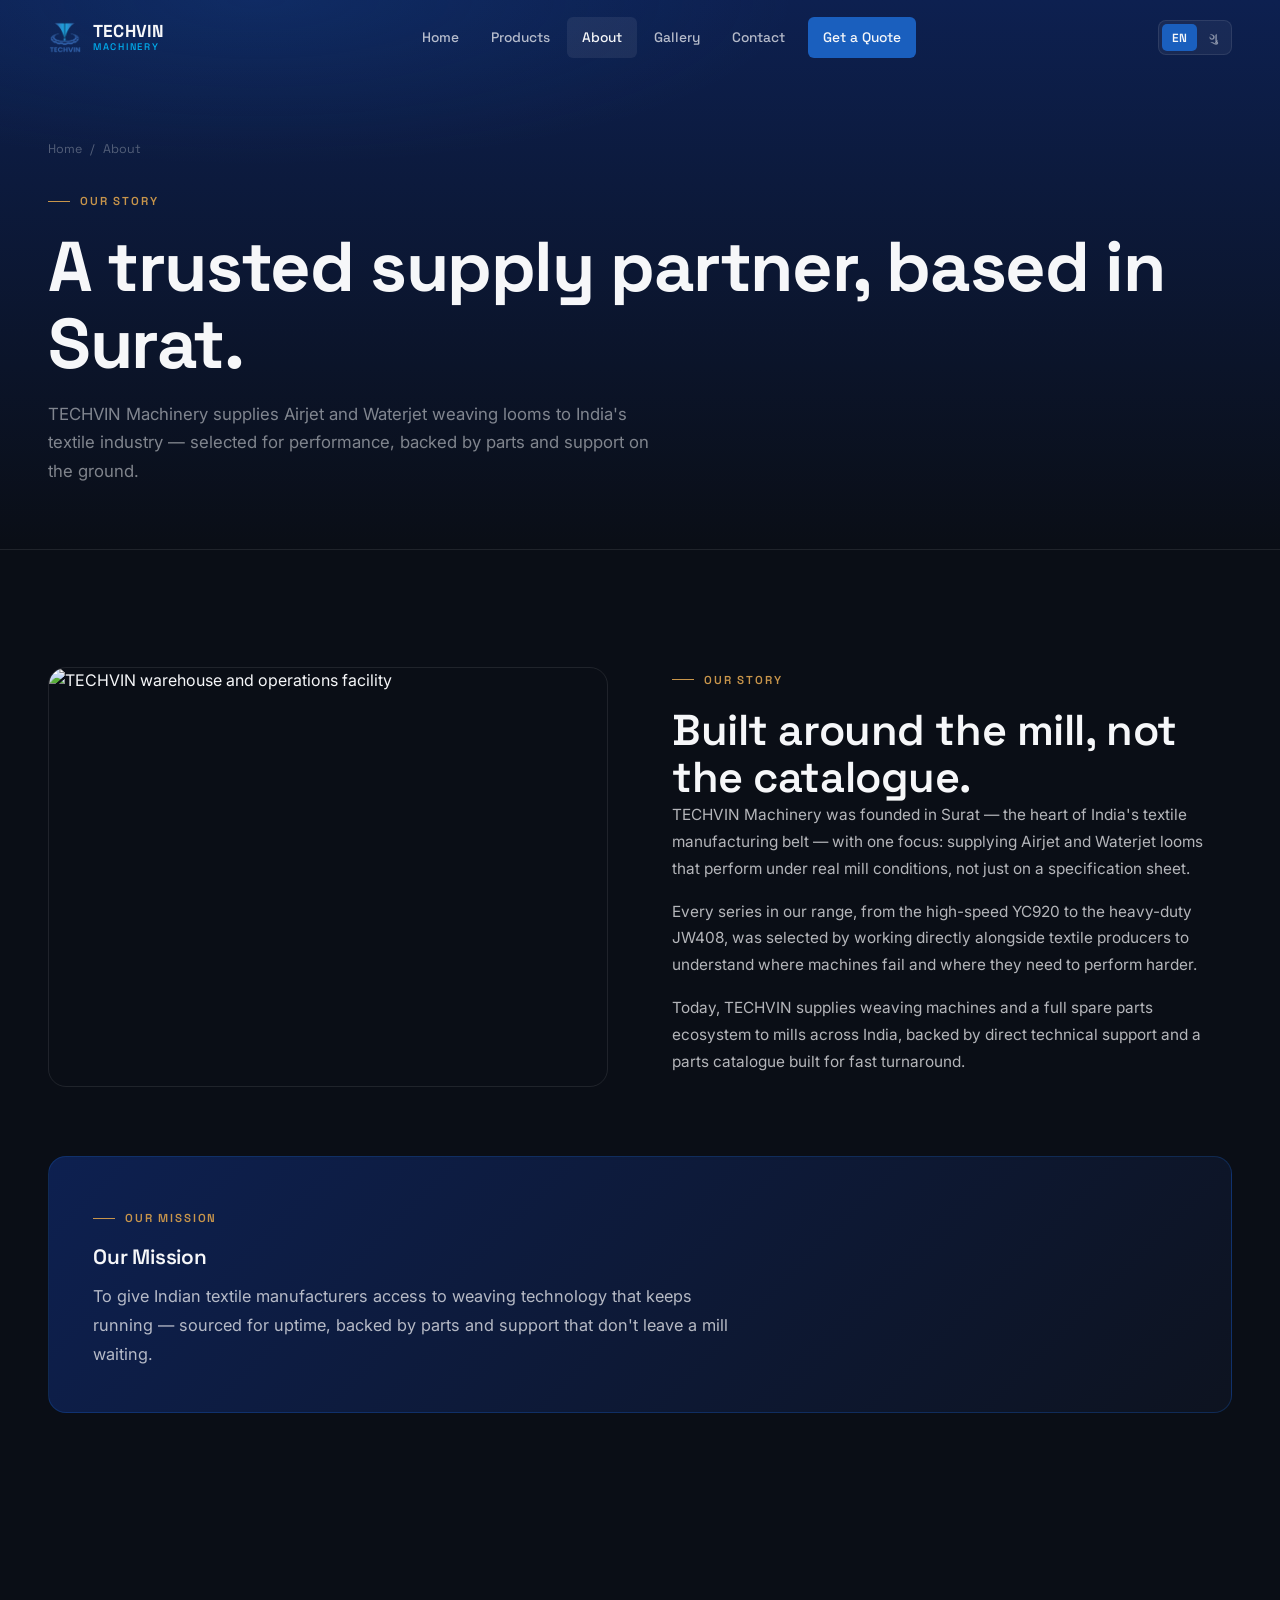
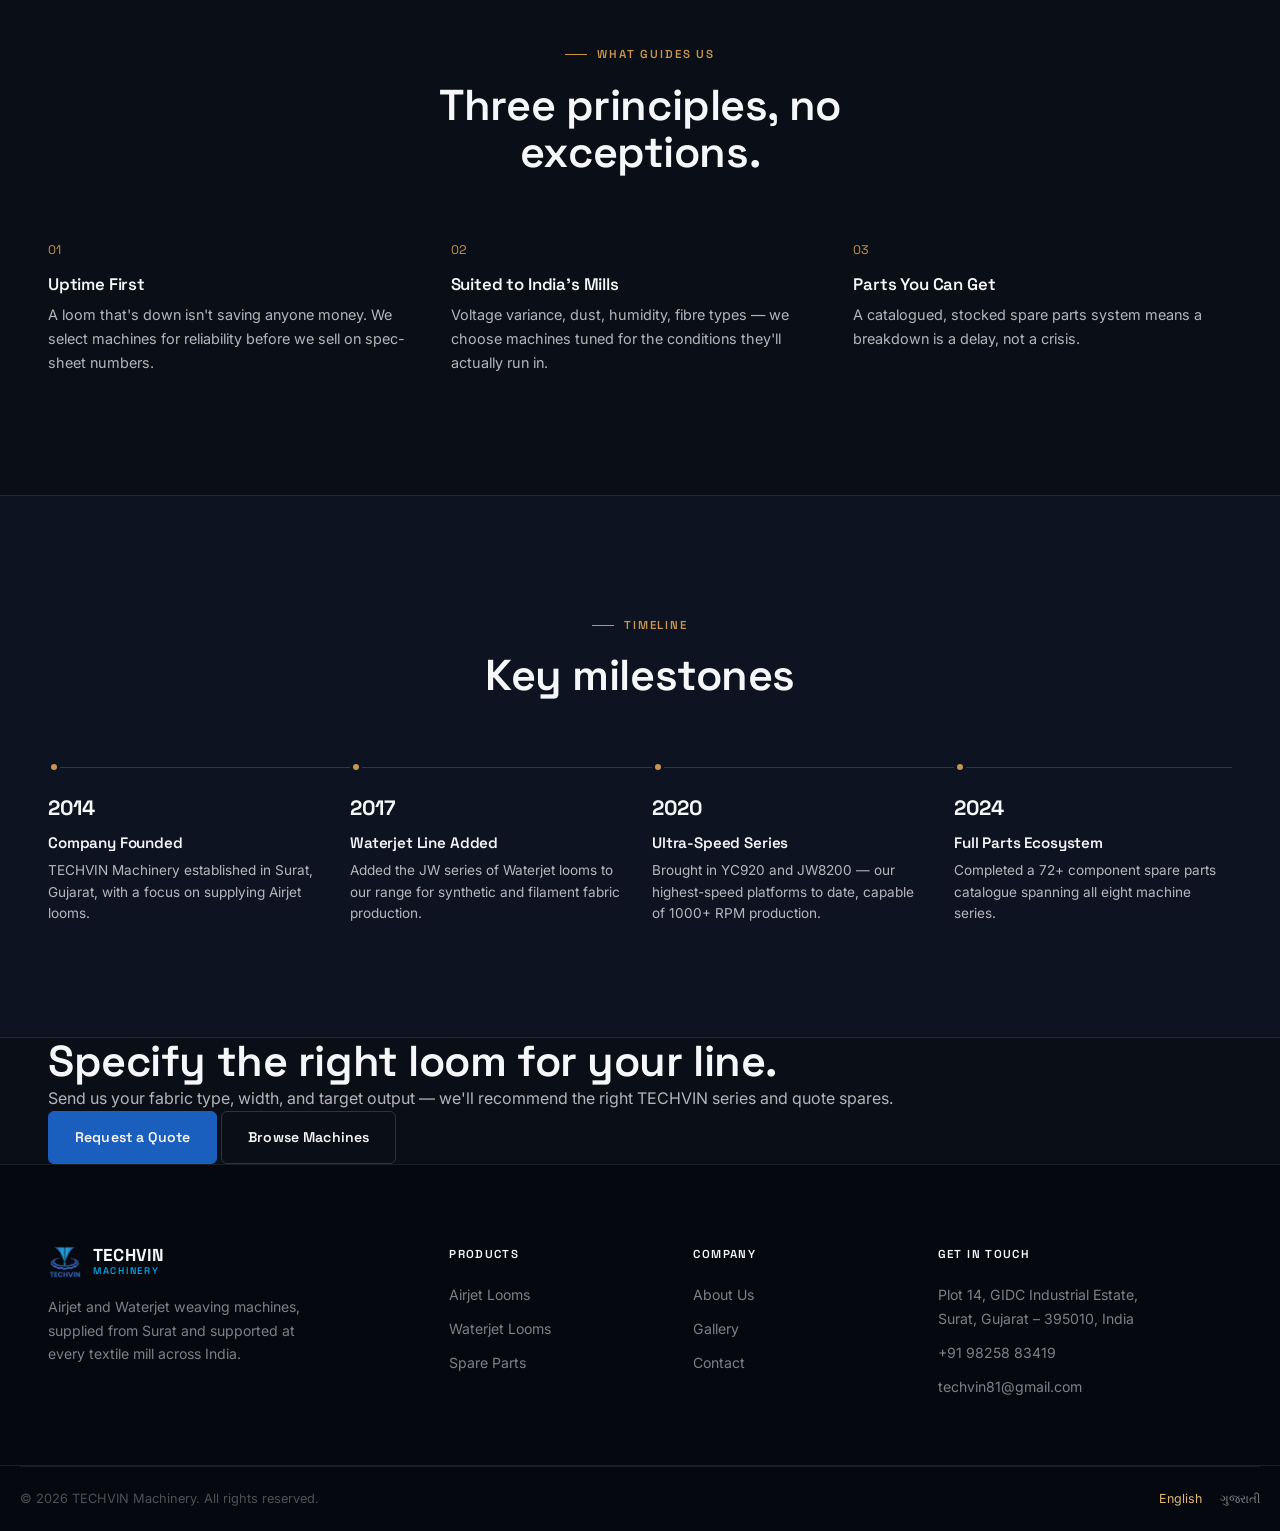
==== pages/about.html @ 34e2d1c4 "Initial website upload" ====
<!DOCTYPE html>
<html lang="en">
<head>
<meta charset="UTF-8" />
<meta name="viewport" content="width=device-width, initial-scale=1.0" />
<title>About Us — TECHVIN Machinery | Surat, Gujarat</title>
<meta name="description" content="TECHVIN Machinery supplies weaving looms to India's textile industry from Surat, Gujarat. Learn our story, mission, and milestones." />
<link rel="icon" href="../assets/favicon.png" />
<link rel="preconnect" href="https://fonts.googleapis.com">
<link rel="preconnect" href="https://fonts.gstatic.com" crossorigin>
<link href="https://fonts.googleapis.com/css2?family=Space+Grotesk:wght@500;600;700&family=Inter:wght@400;500;600&display=swap" rel="stylesheet">
<link rel="stylesheet" href="../css/base.css">
<link rel="stylesheet" href="../css/inner.css">
</head>
<body>
<a href="#main" class="skip-link">Skip to content</a>

<header class="nav" id="nav">
  <div class="nav-row">
    <a href="../index.html" class="brand">
      <img src="../assets/techvin-logo.png" alt="TECHVIN Machinery" class="brand-mark" />
      <span class="brand-text">
        <span class="brand-name" data-i18n="brand_name">TECHVIN</span>
        <span class="brand-sub" data-i18n="brand_sub">Machinery</span>
      </span>
    </a>
    <nav class="nav-links" id="navLinks">
      <a href="../index.html" class="nav-link" data-i18n="nav_home">Home</a>
      <a href="products.html" class="nav-link" data-i18n="nav_products">Products</a>
      <a href="about.html" class="nav-link is-active" data-i18n="nav_about">About</a>
      <a href="gallery.html" class="nav-link" data-i18n="nav_gallery">Gallery</a>
      <a href="contact.html" class="nav-link" data-i18n="nav_contact">Contact</a>
      <a href="contact.html" class="nav-link nav-cta" data-i18n="nav_quote">Get a Quote</a>
    </nav>
    <div class="nav-right">
      <div class="lang-switch">
        <button class="lang-btn" data-lang-btn="en">EN</button>
        <button class="lang-btn" data-lang-btn="gu">ગુ</button>
      </div>
      <button class="burger" id="burger" aria-label="Toggle menu" aria-controls="navLinks" aria-expanded="false">
        <span></span><span></span><span></span>
      </button>
    </div>
  </div>
</header>

<main id="main">

  <section class="page-head">
    <div class="page-head-bg"></div>
    <div class="wrap page-head-content">
      <div class="crumbs"><a href="../index.html" data-i18n="nav_home">Home</a><span>/</span><span data-i18n="about_crumb">About</span></div>
      <div class="eyebrow" data-i18n="story_eyebrow">Our Story</div>
      <h1 data-i18n="about_h1">Precision engineering, built in Surat.</h1>
      <p class="lede" data-i18n="about_lede">TECHVIN Machinery supplies Airjet and Waterjet weaving looms to India's textile industry — selected for performance, backed by parts and support on the ground.</p>
    </div>
  </section>

  <!-- ═══════ STORY ═══════ -->
  <section class="sect">
    <div class="wrap">
      <div class="about-intro-grid">
        <div class="about-media r-up">
          <img src="https://drive.google.com/thumbnail?id=1043oUEXdURj9Fn9xuI-YCwhOAOE_c0VK&sz=w900" alt="TECHVIN warehouse and operations facility" loading="lazy" />
        </div>
        <div class="about-copy r-up" data-d="1">
          <div class="eyebrow" data-i18n="story_eyebrow">Our Story</div>
          <h2 data-i18n="story_title">Built around the mill, not the catalogue.</h2>
          <p data-i18n="story_p1">TECHVIN Machinery was founded in Surat — the heart of India's textile manufacturing belt — with one focus: supplying Airjet and Waterjet looms that perform under real mill conditions, not just on a specification sheet.</p>
          <p data-i18n="story_p2">Every series in our range, from the high-speed YC920 to the heavy-duty JW408, was selected by working directly alongside textile producers to understand where machines fail and where they need to perform harder.</p>
          <p data-i18n="story_p3">Today, TECHVIN supplies weaving machines and a full spare parts ecosystem to mills across India, backed by direct technical support and a parts catalogue built for fast turnaround.</p>
        </div>
      </div>

      <div class="mission-block r-up">
        <div class="eyebrow" data-i18n="mission_h">Our Mission</div>
        <h3 data-i18n="mission_h">Our Mission</h3>
        <p data-i18n="mission_p">To give Indian textile manufacturers access to weaving technology that keeps running — sourced for uptime, backed by parts and support that don't leave a mill waiting.</p>
      </div>
    </div>
  </section>

  <!-- ═══════ VALUES ═══════ -->
  <section class="sect">
    <div class="wrap">
      <div class="section-head center r-up">
        <div class="eyebrow" data-i18n="values_eyebrow">What Guides Us</div>
        <h2 data-i18n="values_title">Three principles, no exceptions.</h2>
      </div>
      <div class="values-grid">
        <div class="value-card r-up">
          <span class="value-num">01</span>
          <h4 data-i18n="val1_h">Uptime First</h4>
          <p data-i18n="val1_p">A loom that's down isn't saving anyone money. We select machines for reliability before we sell on spec-sheet numbers.</p>
        </div>
        <div class="value-card r-up" data-d="1">
          <span class="value-num">02</span>
          <h4 data-i18n="val2_h">Suited to India's Mills</h4>
          <p data-i18n="val2_p">Voltage variance, dust, humidity, fibre types — our machines are tuned for the conditions they'll actually run in.</p>
        </div>
        <div class="value-card r-up" data-d="2">
          <span class="value-num">03</span>
          <h4 data-i18n="val3_h">Parts You Can Get</h4>
          <p data-i18n="val3_p">A catalogued, stocked spare parts system means a breakdown is a delay, not a crisis.</p>
        </div>
      </div>
    </div>
  </section>

  <!-- ═══════ TIMELINE ═══════ -->
  <section class="sect timeline-band">
    <div class="wrap">
      <div class="section-head center r-up">
        <div class="eyebrow" data-i18n="milestones_eyebrow">Timeline</div>
        <h2 data-i18n="milestones_title">Key milestones</h2>
      </div>
      <div class="timeline">
        <div class="tl-item r-up">
          <span class="tl-dot"></span>
          <div class="tl-year" data-i18n="ms1_year">2014</div>
          <h4 data-i18n="ms1_h">Company Founded</h4>
          <p data-i18n="ms1_p">TECHVIN Machinery established in Surat, Gujarat, with a focus on supplying Airjet looms.</p>
        </div>
        <div class="tl-item r-up" data-d="1">
          <span class="tl-dot"></span>
          <div class="tl-year" data-i18n="ms2_year">2017</div>
          <h4 data-i18n="ms2_h">Waterjet Line Added</h4>
          <p data-i18n="ms2_p">Added the JW series of Waterjet looms to our range for synthetic and filament fabric production.</p>
        </div>
        <div class="tl-item r-up" data-d="2">
          <span class="tl-dot"></span>
          <div class="tl-year" data-i18n="ms3_year">2020</div>
          <h4 data-i18n="ms3_h">Ultra-Speed Series</h4>
          <p data-i18n="ms3_p">Brought in YC920 and JW8200 — our highest-speed platforms to date, capable of 1000+ RPM production.</p>
        </div>
        <div class="tl-item r-up" data-d="3">
          <span class="tl-dot"></span>
          <div class="tl-year" data-i18n="ms4_year">2024</div>
          <h4 data-i18n="ms4_h">Full Parts Ecosystem</h4>
          <p data-i18n="ms4_p">Completed a 72+ component spare parts catalogue spanning all eight machine series.</p>
        </div>
      </div>
    </div>
  </section>

  <!-- ═══════ CTA BAND ═══════ -->
  <section class="cta-band">
    <div class="wrap">
      <div class="cta-band-row">
        <div class="r-up">
          <h2 data-i18n="cta_band_h">Specify the right loom for your line.</h2>
          <p data-i18n="cta_band_p">Send us your fabric type, width, and target output — we'll recommend the right TECHVIN series and quote spares.</p>
        </div>
        <div class="cta-band-actions r-up" data-d="1">
          <a href="contact.html" class="btn btn-primary" data-i18n="cta_band_btn1">Request a Quote</a>
          <a href="products.html" class="btn btn-ghost" data-i18n="cta_band_btn2">Browse Machines</a>
        </div>
      </div>
    </div>
  </section>

</main>

<footer class="footer">
  <div class="wrap footer-grid">
    <div class="footer-brand">
      <a href="../index.html" class="brand">
        <img src="../assets/techvin-logo.png" alt="TECHVIN Machinery" class="brand-mark" />
        <span class="brand-text">
          <span class="brand-name" data-i18n="brand_name">TECHVIN</span>
          <span class="brand-sub" data-i18n="brand_sub">Machinery</span>
        </span>
      </a>
      <p class="footer-tag" data-i18n="footer_tagline">Airjet and Waterjet weaving machines, supplied from Surat and supported at every textile mill across India.</p>
    </div>
    <div class="footer-col">
      <h5 data-i18n="footer_col_products">Products</h5>
      <a href="products.html#airjet" data-i18n="footer_link_airjet">Airjet Looms</a>
      <a href="products.html#waterjet" data-i18n="footer_link_waterjet">Waterjet Looms</a>
      <a href="products.html#spares" data-i18n="footer_link_spares">Spare Parts</a>
    </div>
    <div class="footer-col">
      <h5 data-i18n="footer_col_company">Company</h5>
      <a href="about.html" data-i18n="footer_link_about">About Us</a>
      <a href="gallery.html" data-i18n="footer_link_gallery">Gallery</a>
      <a href="contact.html" data-i18n="footer_link_contact">Contact</a>
    </div>
    <div class="footer-col">
      <h5 data-i18n="footer_col_contact">Get In Touch</h5>
      <p data-i18n="footer_addr">Plot 14, GIDC Industrial Estate,<br>Surat, Gujarat – 395010, India</p>
      <a href="tel:+919825883419">+91 98258 83419</a>
      <a href="mailto:techvin81@gmail.com">techvin81@gmail.com</a>
    </div>
  </div>
  <div class="divider"></div>
  <div class="wrap footer-bottom">
    <div class="footer-bottom-row">
      <span data-i18n="footer_copyright">© 2026 TECHVIN Machinery. All rights reserved.</span>
      <div class="footer-langs">
        <button data-lang-btn="en">English</button>
        <button data-lang-btn="gu">ગુજરાતી</button>
      </div>
    </div>
  </div>
</footer>

<script src="../js/i18n.js"></script>
<script src="../js/main.js"></script>
</body>
</html>
---- css/base.css ----
/* ════════════════════════════════════════════════════════════
   TECHVIN MACHINERY — DESIGN TOKENS & BASE
   ════════════════════════════════════════════════════════════ */

:root {
  /* Surfaces */
  --ink: #0A0E16;
  --ink-2: #0D1320;
  --steel: #141B28;
  --steel-2: #1B2433;
  --line: rgba(246,247,249,0.09);
  --line-strong: rgba(246,247,249,0.16);

  /* Text */
  --paper: #F6F7F9;
  --paper-70: rgba(246,247,249,0.72);
  --paper-50: rgba(246,247,249,0.50);
  --paper-30: rgba(246,247,249,0.30);

  /* Brand */
  --blue: #1A5FBE;
  --blue-2: #2272DD;
  --cyan: #00AEEF;
  --navy-deep: #0D2050;
  --brass: #C8954B;
  --brass-light: #E0B873;

  /* Semantic */
  --success: #2BC48A;
  --danger: #E0556B;

  /* Type */
  --f-display: 'Space Grotesk', sans-serif;
  --f-body: 'Inter', sans-serif;

  /* Geometry */
  --r-sm: 6px;
  --r: 10px;
  --r-lg: 18px;
  --nav-h: 76px;
  --ease: cubic-bezier(0.16, 1, 0.3, 1);
}

/* ─── RESET ─── */
*, *::before, *::after { box-sizing: border-box; margin: 0; padding: 0; }
html { scroll-behavior: smooth; }
body {
  background: var(--ink);
  color: var(--paper);
  font-family: var(--f-body);
  font-size: 16px;
  line-height: 1.6;
  -webkit-font-smoothing: antialiased;
  overflow-x: hidden;
}
img, svg { display: block; max-width: 100%; }
a { color: inherit; text-decoration: none; }
button { font-family: inherit; border: none; background: none; cursor: pointer; }
ul, ol { list-style: none; }
table { border-collapse: collapse; width: 100%; }

::selection { background: var(--blue); color: var(--paper); }

:focus-visible {
  outline: 2px solid var(--cyan);
  outline-offset: 3px;
  border-radius: 2px;
}

/* ─── LAYOUT ─── */
.wrap {
  max-width: 1240px;
  margin: 0 auto;
  padding: 0 28px;
}
.sect { padding: 112px 0; }
.sect-tight { padding: 72px 0; }

@media (max-width: 768px) {
  .sect { padding: 72px 0; }
  .sect-tight { padding: 48px 0; }
  .wrap { padding: 0 20px; }
}

/* ─── TYPE SCALE ─── */
h1, h2, h3, h4 {
  font-family: var(--f-display);
  font-weight: 600;
  line-height: 1.1;
  letter-spacing: -0.01em;
  color: var(--paper);
}
h1 { font-size: clamp(2.4rem, 5.5vw, 4.6rem); font-weight: 700; letter-spacing: -0.02em; }
h2 { font-size: clamp(1.9rem, 3.4vw, 2.7rem); }
h3 { font-size: clamp(1.25rem, 2vw, 1.5rem); }
h4 { font-size: 1.05rem; font-weight: 600; }
p { color: var(--paper-70); }

.eyebrow {
  display: inline-flex;
  align-items: center;
  gap: 10px;
  font-family: var(--f-display);
  font-size: 0.72rem;
  font-weight: 600;
  letter-spacing: 0.16em;
  text-transform: uppercase;
  color: var(--brass);
  margin-bottom: 18px;
}
.eyebrow::before {
  content: '';
  width: 22px; height: 1px;
  background: var(--brass);
}
.lede {
  color: var(--paper-50);
  font-size: 1.05rem;
  line-height: 1.7;
  max-width: 580px;
}
.mono-tag {
  font-family: var(--f-display);
  font-size: 0.7rem;
  letter-spacing: 0.06em;
  color: var(--paper-50);
}

/* ─── BUTTONS ─── */
.btn {
  display: inline-flex;
  align-items: center;
  justify-content: center;
  gap: 8px;
  padding: 14px 26px;
  border-radius: var(--r-sm);
  font-family: var(--f-display);
  font-size: 0.88rem;
  font-weight: 600;
  letter-spacing: 0.01em;
  transition: transform 0.25s var(--ease), box-shadow 0.25s var(--ease), background 0.25s var(--ease), border-color 0.25s var(--ease);
  white-space: nowrap;
}
.btn-primary {
  background: var(--blue);
  color: var(--paper);
  border: 1px solid var(--blue);
}
.btn-primary:hover {
  background: var(--blue-2);
  box-shadow: 0 10px 28px rgba(26,95,190,0.35);
  transform: translateY(-2px);
}
.btn-ghost {
  background: transparent;
  color: var(--paper);
  border: 1px solid var(--line-strong);
}
.btn-ghost:hover {
  border-color: var(--paper-50);
  background: rgba(246,247,249,0.04);
  transform: translateY(-2px);
}
.btn-brass {
  background: transparent;
  color: var(--brass-light);
  border: 1px solid rgba(200,149,75,0.45);
}
.btn-brass:hover {
  background: rgba(200,149,75,0.1);
  border-color: var(--brass-light);
  transform: translateY(-2px);
}
.btn-block { width: 100%; }
.btn[disabled] { opacity: 0.5; cursor: not-allowed; transform: none !important; }

/* ─── NAVBAR ─── */
.nav {
  position: fixed;
  top: 0; left: 0; right: 0;
  z-index: 1000;
  height: var(--nav-h);
  transition: background 0.3s var(--ease), border-color 0.3s var(--ease);
  border-bottom: 1px solid transparent;
}
.nav.is-scrolled {
  background: rgba(10,14,22,0.88);
  backdrop-filter: blur(18px);
  -webkit-backdrop-filter: blur(18px);
  border-bottom-color: var(--line);
}
.nav-row {
  max-width: 1240px;
  margin: 0 auto;
  padding: 0 28px;
  height: 100%;
  display: flex;
  align-items: center;
  justify-content: space-between;
  gap: 24px;
}
.brand { display: flex; align-items: center; gap: 11px; flex-shrink: 0; }
.brand-mark { width: 34px; height: 34px; flex-shrink: 0; object-fit: contain; }
.brand-text { display: flex; flex-direction: column; line-height: 1; }
.brand-name {
  font-family: var(--f-display);
  font-size: 1.08rem;
  font-weight: 700;
  letter-spacing: 0.01em;
}
.brand-sub {
  font-family: var(--f-display);
  font-size: 0.6rem;
  font-weight: 500;
  color: var(--cyan);
  text-transform: uppercase;
  letter-spacing: 0.18em;
  margin-top: 3px;
}
.nav-links {
  display: flex;
  align-items: center;
  gap: 2px;
}
.nav-link {
  font-family: var(--f-display);
  font-size: 0.86rem;
  font-weight: 500;
  color: var(--paper-70);
  padding: 9px 15px;
  border-radius: var(--r-sm);
  transition: color 0.2s, background 0.2s;
}
.nav-link:hover { color: var(--paper); background: rgba(246,247,249,0.05); }
.nav-link.is-active { color: var(--paper); background: rgba(246,247,249,0.07); }
.nav-cta {
  background: var(--blue);
  color: var(--paper) !important;
  margin-left: 6px;
}
.nav-cta:hover { background: var(--blue-2); }
.nav-right { display: flex; align-items: center; gap: 14px; }

.lang-switch {
  display: flex;
  background: rgba(246,247,249,0.05);
  border: 1px solid var(--line);
  border-radius: 8px;
  padding: 3px;
  gap: 2px;
}
.lang-btn {
  font-family: var(--f-display);
  font-size: 0.74rem;
  font-weight: 600;
  color: var(--paper-50);
  padding: 6px 10px;
  border-radius: 5px;
  transition: background 0.2s, color 0.2s;
}
.lang-btn:hover { color: var(--paper); }
.lang-btn.is-active { background: var(--blue); color: var(--paper); }

.burger {
  display: none;
  flex-direction: column;
  justify-content: center;
  gap: 5px;
  width: 36px; height: 36px;
}
.burger span {
  width: 22px; height: 1.5px;
  background: var(--paper);
  transition: transform 0.3s var(--ease), opacity 0.3s var(--ease);
}
.burger.is-open span:nth-child(1) { transform: translateY(6.5px) rotate(45deg); }
.burger.is-open span:nth-child(2) { opacity: 0; }
.burger.is-open span:nth-child(3) { transform: translateY(-6.5px) rotate(-45deg); }

@media (max-width: 920px) {
  .nav-links {
    position: fixed;
    top: var(--nav-h); left: 0; right: 0; bottom: 0;
    background: rgba(10,14,22,0.98);
    backdrop-filter: blur(20px);
    flex-direction: column;
    justify-content: center;
    gap: 6px;
    transform: translateX(100%);
    transition: transform 0.35s var(--ease);
  }
  .nav-links.is-open { transform: translateX(0); }
  .nav-link { font-size: 1.3rem; padding: 16px 32px; }
  .nav-cta { margin: 14px 0 0; }
  .burger { display: flex; }
}

/* ─── FOOTER ─── */
.footer {
  background: #060810;
  border-top: 1px solid var(--line);
  padding-top: 80px;
}
.footer-grid {
  display: grid;
  grid-template-columns: 1.8fr 1fr 1fr 1.5fr;
  gap: 48px;
  padding-bottom: 56px;
}
.footer-tag { color: var(--paper-50); font-size: 0.88rem; line-height: 1.7; max-width: 280px; margin-top: 16px; }
.footer-col h5 {
  font-family: var(--f-display);
  font-size: 0.72rem;
  font-weight: 600;
  text-transform: uppercase;
  letter-spacing: 0.12em;
  color: var(--paper);
  margin-bottom: 20px;
}
.footer-col a, .footer-col p {
  display: block;
  color: var(--paper-50);
  font-size: 0.88rem;
  line-height: 1.7;
  margin-bottom: 10px;
  transition: color 0.2s;
}
.footer-col a:hover { color: var(--cyan); }
.footer-bottom { border-top: 1px solid var(--line); padding: 22px 0; }
.footer-bottom-row {
  display: flex;
  align-items: center;
  justify-content: space-between;
  gap: 16px;
  flex-wrap: wrap;
}
.footer-bottom-row span { color: var(--paper-30); font-size: 0.8rem; }
.footer-langs { display: flex; gap: 18px; }
.footer-langs button { font-size: 0.78rem; color: var(--paper-50); transition: color 0.2s; }
.footer-langs button:hover, .footer-langs button.is-active { color: var(--brass-light); }

@media (max-width: 980px) {
  .footer-grid { grid-template-columns: 1fr 1fr; }
}
@media (max-width: 600px) {
  .footer-grid { grid-template-columns: 1fr; gap: 36px; }
  .footer-bottom-row { flex-direction: column; text-align: center; }
}

/* ─── REVEAL ANIMATIONS ─── */
.r-up {
  opacity: 0;
  transform: translateY(28px);
  transition: opacity 0.7s var(--ease), transform 0.7s var(--ease);
}
.r-up.in-view { opacity: 1; transform: translateY(0); }
.r-up[data-d="1"] { transition-delay: 0.08s; }
.r-up[data-d="2"] { transition-delay: 0.16s; }
.r-up[data-d="3"] { transition-delay: 0.24s; }
.r-up[data-d="4"] { transition-delay: 0.32s; }
.r-up[data-d="5"] { transition-delay: 0.40s; }

@media (prefers-reduced-motion: reduce) {
  .r-up { opacity: 1 !important; transform: none !important; transition: none !important; }
  *, *::before, *::after { animation-duration: 0.01ms !important; animation-iteration-count: 1 !important; }
}

/* ─── PAGE HEADER (inner pages) ─── */
.page-head {
  padding: calc(var(--nav-h) + 64px) 0 64px;
  position: relative;
  border-bottom: 1px solid var(--line);
  overflow: hidden;
}
.page-head-bg {
  position: absolute; inset: 0;
  background:
    radial-gradient(ellipse 70% 50% at 20% 0%, rgba(26,95,190,0.18) 0%, transparent 60%),
    linear-gradient(180deg, var(--navy-deep) 0%, var(--ink) 100%);
  z-index: 0;
}
.page-head-content { position: relative; z-index: 1; }
.page-head .eyebrow { justify-content: flex-start; }
.page-head h1 { margin-bottom: 16px; }
.page-head .lede { max-width: 620px; }
.crumbs {
  display: flex;
  align-items: center;
  gap: 8px;
  font-family: var(--f-display);
  font-size: 0.78rem;
  color: var(--paper-30);
  margin-bottom: 24px;
}
.crumbs a { transition: color 0.2s; }
.crumbs a:hover { color: var(--cyan); }

/* ─── SHARED UTILITIES ─── */
.section-head { margin-bottom: 56px; max-width: 640px; }
.section-head.center { margin-left: auto; margin-right: auto; text-align: center; }
.section-head.center .eyebrow { justify-content: center; }
.section-head.center .lede { margin: 0 auto; }

.divider {
  height: 1px;
  background: var(--line);
  border: none;
  margin: 0;
}

.tag-pill {
  display: inline-flex;
  align-items: center;
  font-family: var(--f-display);
  font-size: 0.7rem;
  font-weight: 600;
  letter-spacing: 0.08em;
  text-transform: uppercase;
  padding: 5px 12px;
  border-radius: 100px;
  background: rgba(0,174,239,0.1);
  border: 1px solid rgba(0,174,239,0.3);
  color: var(--cyan);
}
.tag-pill.brass { background: rgba(200,149,75,0.1); border-color: rgba(200,149,75,0.35); color: var(--brass-light); }

/* Skip link */
.skip-link {
  position: absolute;
  left: -999px;
  top: 0;
  background: var(--blue);
  color: var(--paper);
  padding: 10px 16px;
  z-index: 2000;
  font-family: var(--f-display);
  font-size: 0.85rem;
}
.skip-link:focus { left: 12px; top: 12px; }
---- css/inner.css ----
/* ════════════════════════════════════════════════════════════
   INNER PAGES — Products, Spares, About, Gallery, Contact
   ════════════════════════════════════════════════════════════ */

/* ─── FILTER TABS ─── */
.filter-row {
  display: flex;
  gap: 10px;
  justify-content: center;
  flex-wrap: wrap;
  margin-bottom: 64px;
}
.filter-btn {
  font-family: var(--f-display);
  font-size: 0.85rem;
  font-weight: 600;
  color: var(--paper-50);
  padding: 10px 22px;
  border-radius: 100px;
  border: 1px solid var(--line);
  background: var(--steel);
  transition: color 0.2s, border-color 0.2s, background 0.2s;
}
.filter-btn:hover { color: var(--paper); border-color: var(--line-strong); }
.filter-btn.is-active { background: var(--blue); color: var(--paper); border-color: var(--blue); }

/* ─── MACHINE SERIES SECTION ─── */
.series-block {
  margin-bottom: 28px;
  scroll-margin-top: calc(var(--nav-h) + 24px);
}
.series-block-head { margin-bottom: 32px; }

.machine-card {
  display: grid;
  grid-template-columns: 0.95fr 1.05fr;
  gap: 0;
  background: var(--steel);
  border: 1px solid var(--line);
  border-radius: var(--r-lg);
  overflow: hidden;
  margin-bottom: 24px;
}
.machine-card.is-reverse { grid-template-columns: 1.05fr 0.95fr; }
.machine-card.is-reverse .machine-media { order: 2; }
.machine-card.is-reverse .machine-info { order: 1; }

.machine-media {
  position: relative;
  min-height: 360px;
  overflow: hidden;
}
.machine-media img {
  width: 100%; height: 100%;
  object-fit: cover;
  position: absolute; inset: 0;
  transition: transform 0.6s var(--ease);
}
.machine-card:hover .machine-media img { transform: scale(1.04); }
.machine-tag-float {
  position: absolute;
  top: 20px; left: 20px;
  z-index: 2;
}

.machine-info { padding: 40px 44px; display: flex; flex-direction: column; }
.machine-info .tag-pill { margin-bottom: 16px; align-self: flex-start; }
.machine-info h3 { font-size: 1.5rem; margin-bottom: 14px; }
.machine-info .machine-desc { font-size: 0.92rem; line-height: 1.7; margin-bottom: 24px; }

.machine-use {
  display: flex;
  gap: 10px;
  align-items: flex-start;
  padding: 14px 16px;
  background: rgba(0,174,239,0.06);
  border: 1px solid rgba(0,174,239,0.18);
  border-radius: var(--r-sm);
  margin-bottom: 24px;
}
.machine-use svg { flex-shrink: 0; margin-top: 2px; color: var(--cyan); }
.machine-use-label {
  font-family: var(--f-display);
  font-size: 0.7rem;
  font-weight: 600;
  text-transform: uppercase;
  letter-spacing: 0.06em;
  color: var(--cyan);
  display: block;
  margin-bottom: 3px;
}
.machine-use p { font-size: 0.85rem; color: var(--paper-70); margin: 0; }

.spec-grid {
  display: grid;
  grid-template-columns: repeat(2, 1fr);
  gap: 1px;
  background: var(--line);
  border: 1px solid var(--line);
  border-radius: var(--r-sm);
  overflow: hidden;
  margin-bottom: 28px;
}
.spec-cell {
  background: var(--ink-2);
  padding: 12px 16px;
}
.spec-cell-label {
  font-family: var(--f-display);
  font-size: 0.68rem;
  font-weight: 600;
  text-transform: uppercase;
  letter-spacing: 0.06em;
  color: var(--paper-30);
  margin-bottom: 4px;
}
.spec-cell-val {
  font-family: var(--f-display);
  font-size: 0.88rem;
  font-weight: 600;
  color: var(--paper);
}

.machine-info .btn { align-self: flex-start; margin-top: auto; }

@media (max-width: 860px) {
  .machine-card, .machine-card.is-reverse { grid-template-columns: 1fr; }
  .machine-card.is-reverse .machine-media { order: 1; }
  .machine-card.is-reverse .machine-info { order: 2; }
  .machine-media { min-height: 260px; }
  .machine-info { padding: 32px 24px; }
  .spec-grid { grid-template-columns: 1fr; }
}

/* ─── SPARES SECTION ─── */
.spares-band { background: var(--ink-2); border-top: 1px solid var(--line); border-bottom: 1px solid var(--line); }

.spares-accordion { border-top: 1px solid var(--line); }
.acc-item { border-bottom: 1px solid var(--line); }
.acc-trigger {
  width: 100%;
  display: flex;
  align-items: center;
  justify-content: space-between;
  gap: 16px;
  padding: 22px 4px;
  text-align: left;
  cursor: pointer;
}
.acc-trigger-left { display: flex; align-items: center; gap: 16px; }
.acc-num {
  font-family: var(--f-display);
  font-size: 0.78rem;
  color: var(--paper-30);
  width: 28px;
  flex-shrink: 0;
}
.acc-trigger h4 { font-size: 1.02rem; }
.acc-count {
  font-family: var(--f-display);
  font-size: 0.74rem;
  color: var(--paper-30);
}
.acc-chevron {
  flex-shrink: 0;
  width: 20px; height: 20px;
  transition: transform 0.3s var(--ease);
  color: var(--paper-50);
}
.acc-item.is-open .acc-chevron { transform: rotate(180deg); color: var(--cyan); }

.acc-body {
  max-height: 0;
  overflow: hidden;
  transition: max-height 0.4s var(--ease);
}
.acc-body-inner { padding: 4px 4px 28px; }

.parts-table { font-size: 0.86rem; }
.parts-table th {
  text-align: left;
  font-family: var(--f-display);
  font-size: 0.7rem;
  font-weight: 600;
  text-transform: uppercase;
  letter-spacing: 0.06em;
  color: var(--paper-30);
  padding: 8px 14px;
  border-bottom: 1px solid var(--line);
}
.parts-table td {
  padding: 11px 14px;
  border-bottom: 1px solid var(--line);
  color: var(--paper-70);
}
.parts-table td:first-child {
  font-family: var(--f-display);
  font-size: 0.78rem;
  color: var(--brass-light);
  white-space: nowrap;
}
.parts-table td:last-child { text-align: right; color: var(--paper); font-weight: 500; }
.parts-table tr:last-child td { border-bottom: none; }

.spares-cta-row {
  display: flex;
  align-items: center;
  justify-content: space-between;
  gap: 24px;
  flex-wrap: wrap;
  margin-top: 40px;
  padding-top: 32px;
  border-top: 1px solid var(--line);
}
.spares-cta-row p { font-size: 0.9rem; max-width: 420px; }

/* ─── SERVICES GRID ─── */
.services-grid {
  display: grid;
  grid-template-columns: repeat(4, 1fr);
  gap: 20px;
}
.service-card {
  background: var(--steel);
  border: 1px solid var(--line);
  border-radius: var(--r);
  padding: 28px 24px;
  transition: border-color 0.25s, transform 0.25s var(--ease);
}
.service-card:hover { border-color: rgba(26,95,190,0.4); transform: translateY(-3px); }
.service-card .svc-num {
  font-family: var(--f-display);
  font-size: 0.78rem;
  color: var(--cyan);
  margin-bottom: 14px;
  display: block;
}
.service-card h4 { font-size: 0.98rem; margin-bottom: 8px; }
.service-card p { font-size: 0.85rem; line-height: 1.6; }
@media (max-width: 900px) { .services-grid { grid-template-columns: 1fr 1fr; } }
@media (max-width: 560px) { .services-grid { grid-template-columns: 1fr; } }

/* ─── ABOUT PAGE ─── */
.about-intro-grid {
  display: grid;
  grid-template-columns: 1fr 1fr;
  gap: 64px;
  align-items: center;
}
.about-media {
  border-radius: var(--r-lg);
  overflow: hidden;
  aspect-ratio: 4/3;
  border: 1px solid var(--line);
}
.about-media img { width: 100%; height: 100%; object-fit: cover; }
.about-copy p { margin-bottom: 16px; line-height: 1.75; font-size: 0.96rem; }

.mission-block {
  background: linear-gradient(135deg, var(--navy-deep) 0%, var(--ink-2) 100%);
  border: 1px solid rgba(26,95,190,0.3);
  border-radius: var(--r-lg);
  padding: 44px;
  margin-top: 64px;
}
.mission-block h3 { font-size: 1.3rem; margin-bottom: 14px; }
.mission-block p { font-size: 1.02rem; max-width: 640px; line-height: 1.75; color: var(--paper-70); }

.values-grid {
  display: grid;
  grid-template-columns: repeat(3, 1fr);
  gap: 24px;
}
.value-card {
  padding: 8px 0;
}
.value-num {
  font-family: var(--f-display);
  font-size: 0.78rem;
  color: var(--brass);
  margin-bottom: 14px;
  display: block;
}
.value-card h4 { margin-bottom: 10px; }
.value-card p { font-size: 0.9rem; line-height: 1.65; }
@media (max-width: 860px) { .about-intro-grid { grid-template-columns: 1fr; } .values-grid { grid-template-columns: 1fr; } }

/* Timeline */
.timeline-band { background: var(--ink-2); border-top: 1px solid var(--line); border-bottom: 1px solid var(--line); }
.timeline {
  display: grid;
  grid-template-columns: repeat(4, 1fr);
  gap: 24px;
  position: relative;
}
.timeline::before {
  content: '';
  position: absolute;
  top: 11px; left: 0; right: 0;
  height: 1px;
  background: var(--line-strong);
}
.tl-item { position: relative; padding-top: 36px; }
.tl-dot {
  position: absolute;
  top: 5px; left: 0;
  width: 12px; height: 12px;
  border-radius: 50%;
  background: var(--brass);
  border: 3px solid var(--ink-2);
}
.tl-year {
  font-family: var(--f-display);
  font-weight: 700;
  font-size: 1.3rem;
  color: var(--paper);
  margin-bottom: 10px;
}
.tl-item h4 { font-size: 0.95rem; margin-bottom: 8px; }
.tl-item p { font-size: 0.85rem; line-height: 1.6; }
@media (max-width: 860px) {
  .timeline { grid-template-columns: 1fr; gap: 32px; }
  .timeline::before { top: 0; bottom: 0; left: 5px; right: auto; width: 1px; height: auto; }
  .tl-item { padding-top: 0; padding-left: 28px; }
  .tl-dot { top: 4px; left: 0; }
}

/* ─── GALLERY PAGE ─── */
.gallery-masonry {
  columns: 3;
  column-gap: 14px;
}
.g-item {
  break-inside: avoid;
  margin-bottom: 14px;
  border-radius: var(--r);
  overflow: hidden;
  position: relative;
  cursor: pointer;
  background: var(--steel);
}
.g-item img { width: 100%; display: block; transition: transform 0.5s var(--ease); }
.g-item:hover img { transform: scale(1.05); }
.g-overlay {
  position: absolute; inset: 0;
  background: rgba(10,14,22,0.35);
  display: flex; align-items: center; justify-content: center;
  opacity: 0;
  transition: opacity 0.25s;
}
.g-item:hover .g-overlay { opacity: 1; }
.g-overlay svg { color: var(--paper); }

@media (max-width: 900px) { .gallery-masonry { columns: 2; } }
@media (max-width: 560px) { .gallery-masonry { columns: 1; } }

.lightbox {
  position: fixed; inset: 0;
  background: rgba(5,7,11,0.94);
  z-index: 3000;
  display: flex; align-items: center; justify-content: center;
  opacity: 0; pointer-events: none;
  transition: opacity 0.3s;
}
.lightbox.active { opacity: 1; pointer-events: all; }
.lightbox-img { max-width: 88vw; max-height: 84vh; border-radius: 8px; object-fit: contain; }
.lightbox-close {
  position: absolute; top: 24px; right: 24px;
  width: 44px; height: 44px;
  display: flex; align-items: center; justify-content: center;
  color: var(--paper); font-size: 1.6rem;
  background: rgba(246,247,249,0.08);
  border-radius: 50%;
  transition: background 0.2s;
}
.lightbox-close:hover { background: rgba(246,247,249,0.16); }
.lightbox-nav {
  position: absolute; top: 50%; transform: translateY(-50%);
  width: 48px; height: 48px;
  display: flex; align-items: center; justify-content: center;
  color: var(--paper);
  background: rgba(246,247,249,0.08);
  border-radius: 50%;
  transition: background 0.2s;
}
.lightbox-nav:hover { background: rgba(246,247,249,0.16); }
.lightbox-prev { left: 24px; }
.lightbox-next { right: 24px; }
@media (max-width: 600px) { .lightbox-nav, .lightbox-close { width: 38px; height: 38px; } }

/* ─── CONTACT PAGE ─── */
.contact-grid {
  display: grid;
  grid-template-columns: 0.85fr 1.15fr;
  gap: 56px;
  align-items: start;
}
.contact-info-card {
  background: var(--steel);
  border: 1px solid var(--line);
  border-radius: var(--r-lg);
  padding: 36px;
  position: sticky;
  top: calc(var(--nav-h) + 24px);
}
.contact-info-card h3 { font-size: 1.15rem; margin-bottom: 24px; }
.cinfo-item { display: flex; gap: 14px; margin-bottom: 22px; align-items: flex-start; }
.cinfo-item:last-child { margin-bottom: 0; }
.cinfo-icon {
  width: 38px; height: 38px;
  border-radius: 9px;
  background: rgba(26,95,190,0.1);
  border: 1px solid rgba(26,95,190,0.28);
  display: flex; align-items: center; justify-content: center;
  flex-shrink: 0;
  color: var(--cyan);
}
.cinfo-label {
  font-family: var(--f-display);
  font-size: 0.7rem;
  font-weight: 600;
  text-transform: uppercase;
  letter-spacing: 0.07em;
  color: var(--paper-30);
  margin-bottom: 4px;
  display: block;
}
.cinfo-val { font-size: 0.92rem; color: var(--paper); line-height: 1.55; }
.cinfo-val a { transition: color 0.2s; }
.cinfo-val a:hover { color: var(--cyan); }

.map-embed {
  margin-top: 24px;
  border-radius: var(--r-sm);
  overflow: hidden;
  border: 1px solid var(--line);
  height: 200px;
}
.map-embed iframe { width: 100%; height: 100%; border: 0; filter: grayscale(0.4) invert(0.92) hue-rotate(180deg) brightness(0.95); }

/* Form */
.form-card {
  background: var(--steel);
  border: 1px solid var(--line);
  border-radius: var(--r-lg);
  padding: 40px;
}
.form-card h3 { font-size: 1.2rem; margin-bottom: 8px; }
.form-card > p { font-size: 0.88rem; margin-bottom: 32px; }

.type-toggle {
  display: grid;
  grid-template-columns: repeat(4, 1fr);
  gap: 8px;
  margin-bottom: 28px;
}
.type-opt { position: relative; }
.type-opt input { position: absolute; opacity: 0; pointer-events: none; }
.type-opt label {
  display: flex;
  align-items: center;
  justify-content: center;
  text-align: center;
  padding: 12px 8px;
  border: 1px solid var(--line);
  border-radius: var(--r-sm);
  font-family: var(--f-display);
  font-size: 0.78rem;
  font-weight: 600;
  color: var(--paper-50);
  cursor: pointer;
  transition: border-color 0.2s, color 0.2s, background 0.2s;
  min-height: 52px;
}
.type-opt input:checked + label {
  border-color: var(--blue);
  background: rgba(26,95,190,0.12);
  color: var(--paper);
}
@media (max-width: 600px) { .type-toggle { grid-template-columns: repeat(2, 1fr); } }

.form-row { display: grid; grid-template-columns: 1fr 1fr; gap: 18px; }
.field { margin-bottom: 20px; }
.field label {
  display: block;
  font-family: var(--f-display);
  font-size: 0.78rem;
  font-weight: 600;
  color: var(--paper-50);
  margin-bottom: 8px;
}
.field label .req { color: var(--danger); margin-left: 3px; }
.field input, .field select, .field textarea {
  width: 100%;
  background: var(--ink-2);
  border: 1px solid var(--line-strong);
  border-radius: var(--r-sm);
  padding: 12px 14px;
  color: var(--paper);
  font-family: var(--f-body);
  font-size: 0.92rem;
  transition: border-color 0.2s, box-shadow 0.2s;
}
.field input:focus, .field select:focus, .field textarea:focus {
  outline: none;
  border-color: var(--cyan);
  box-shadow: 0 0 0 3px rgba(0,174,239,0.15);
}
.field textarea { resize: vertical; min-height: 110px; }
.field select { cursor: pointer; }
.field select option { background: var(--steel); }
.field-error {
  display: none;
  font-size: 0.78rem;
  color: var(--danger);
  margin-top: 6px;
}
.field.has-error input, .field.has-error select, .field.has-error textarea { border-color: var(--danger); }
.field.has-error .field-error { display: block; }

.part-row {
  display: grid;
  grid-template-columns: 2fr 1fr auto;
  gap: 12px;
  align-items: end;
  margin-bottom: 14px;
}
.part-row .field { margin-bottom: 0; }
.part-remove {
  width: 44px; height: 44px;
  display: flex; align-items: center; justify-content: center;
  border: 1px solid var(--line-strong);
  border-radius: var(--r-sm);
  color: var(--paper-50);
  transition: color 0.2s, border-color 0.2s;
}
.part-remove:hover { color: var(--danger); border-color: var(--danger); }
.add-part-btn {
  font-family: var(--f-display);
  font-size: 0.84rem;
  font-weight: 600;
  color: var(--cyan);
  padding: 8px 0;
  margin-bottom: 24px;
  display: inline-flex;
  align-items: center;
  gap: 6px;
  transition: gap 0.2s;
}
.add-part-btn:hover { gap: 10px; }
.parts-section { display: none; }
.parts-section.is-visible { display: block; }

.form-success {
  display: none;
  text-align: center;
  padding: 50px 20px;
}
.form-success.is-visible { display: block; }
.form-success .check-circle {
  width: 64px; height: 64px;
  border-radius: 50%;
  background: rgba(43,196,138,0.12);
  border: 1px solid rgba(43,196,138,0.35);
  display: flex; align-items: center; justify-content: center;
  margin: 0 auto 20px;
  color: var(--success);
}
.form-success h4 { font-size: 1.2rem; margin-bottom: 10px; }
.form-success p { max-width: 380px; margin: 0 auto 24px; }
.form-fields-wrap.is-hidden { display: none; }

@media (max-width: 980px) {
  .contact-grid { grid-template-columns: 1fr; }
  .contact-info-card { position: static; }
}
@media (max-width: 600px) {
  .form-row, .part-row { grid-template-columns: 1fr; }
  .form-card { padding: 28px 22px; }
}
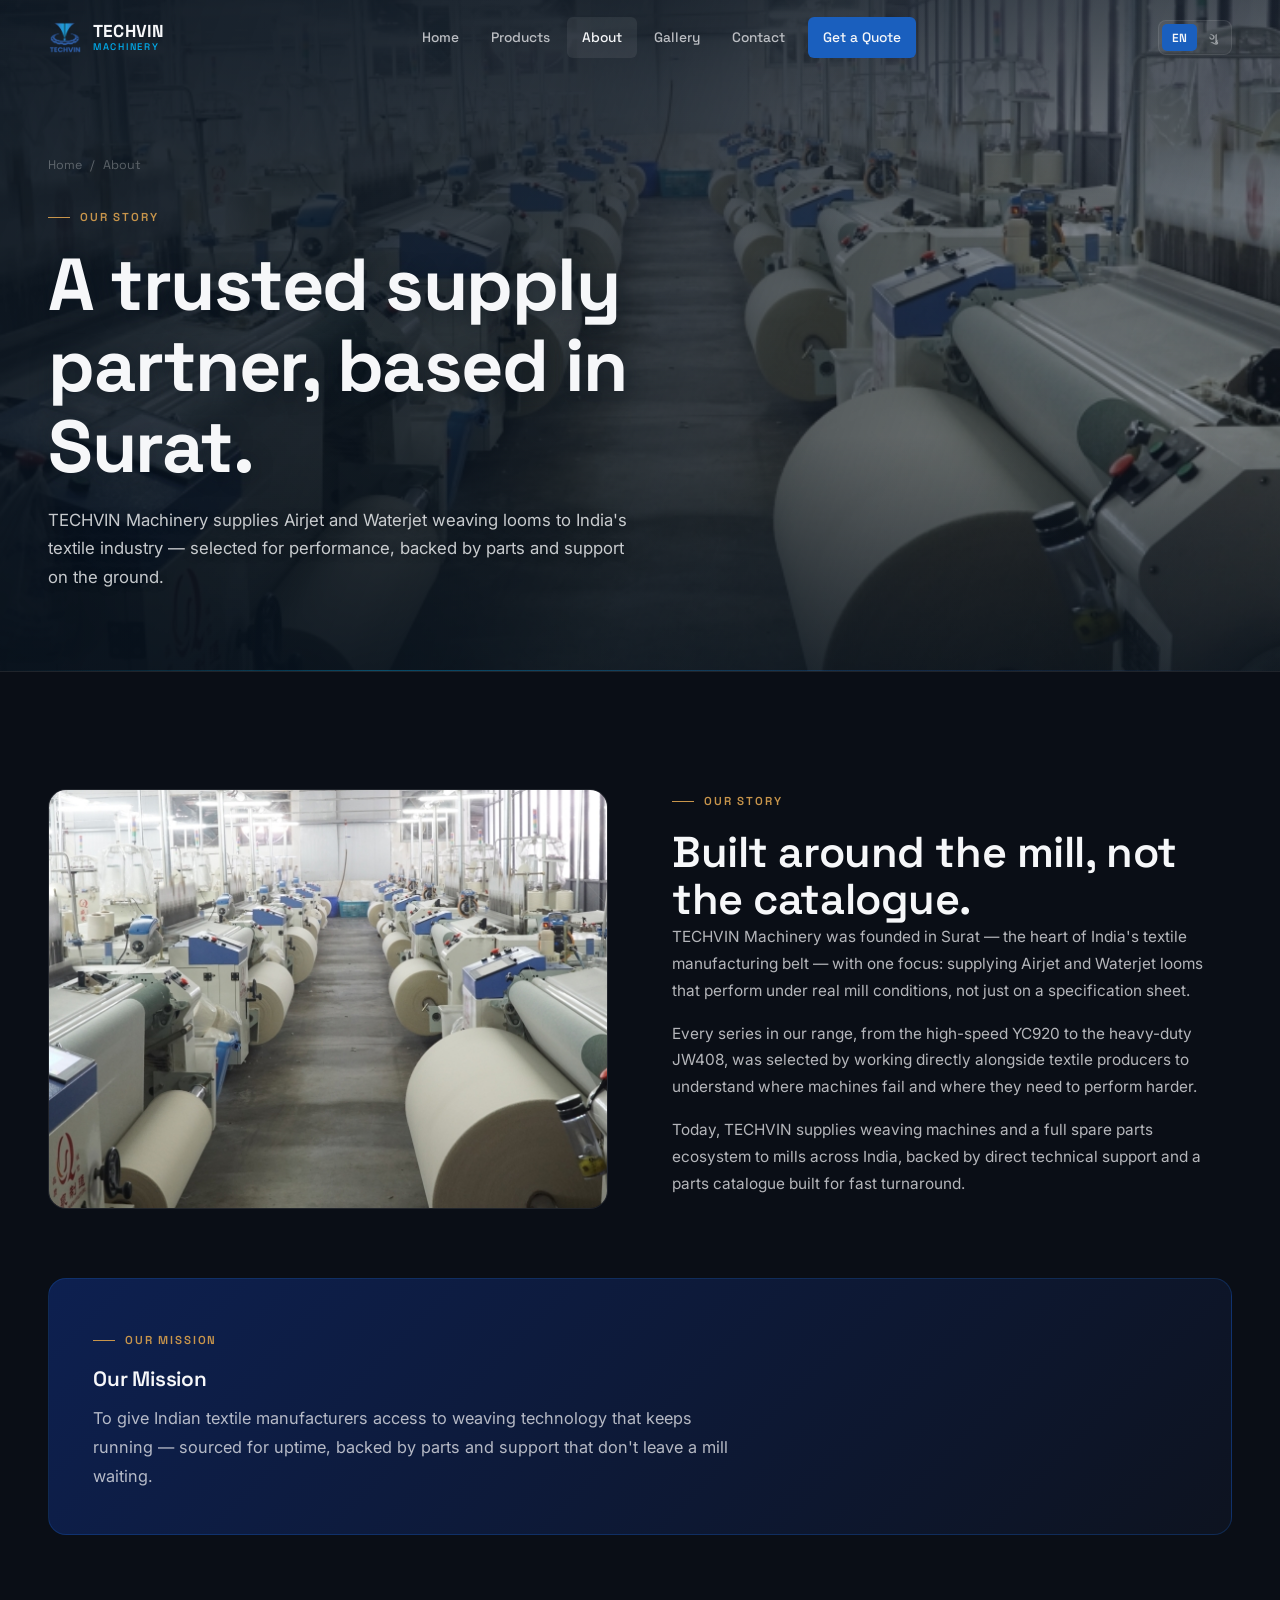
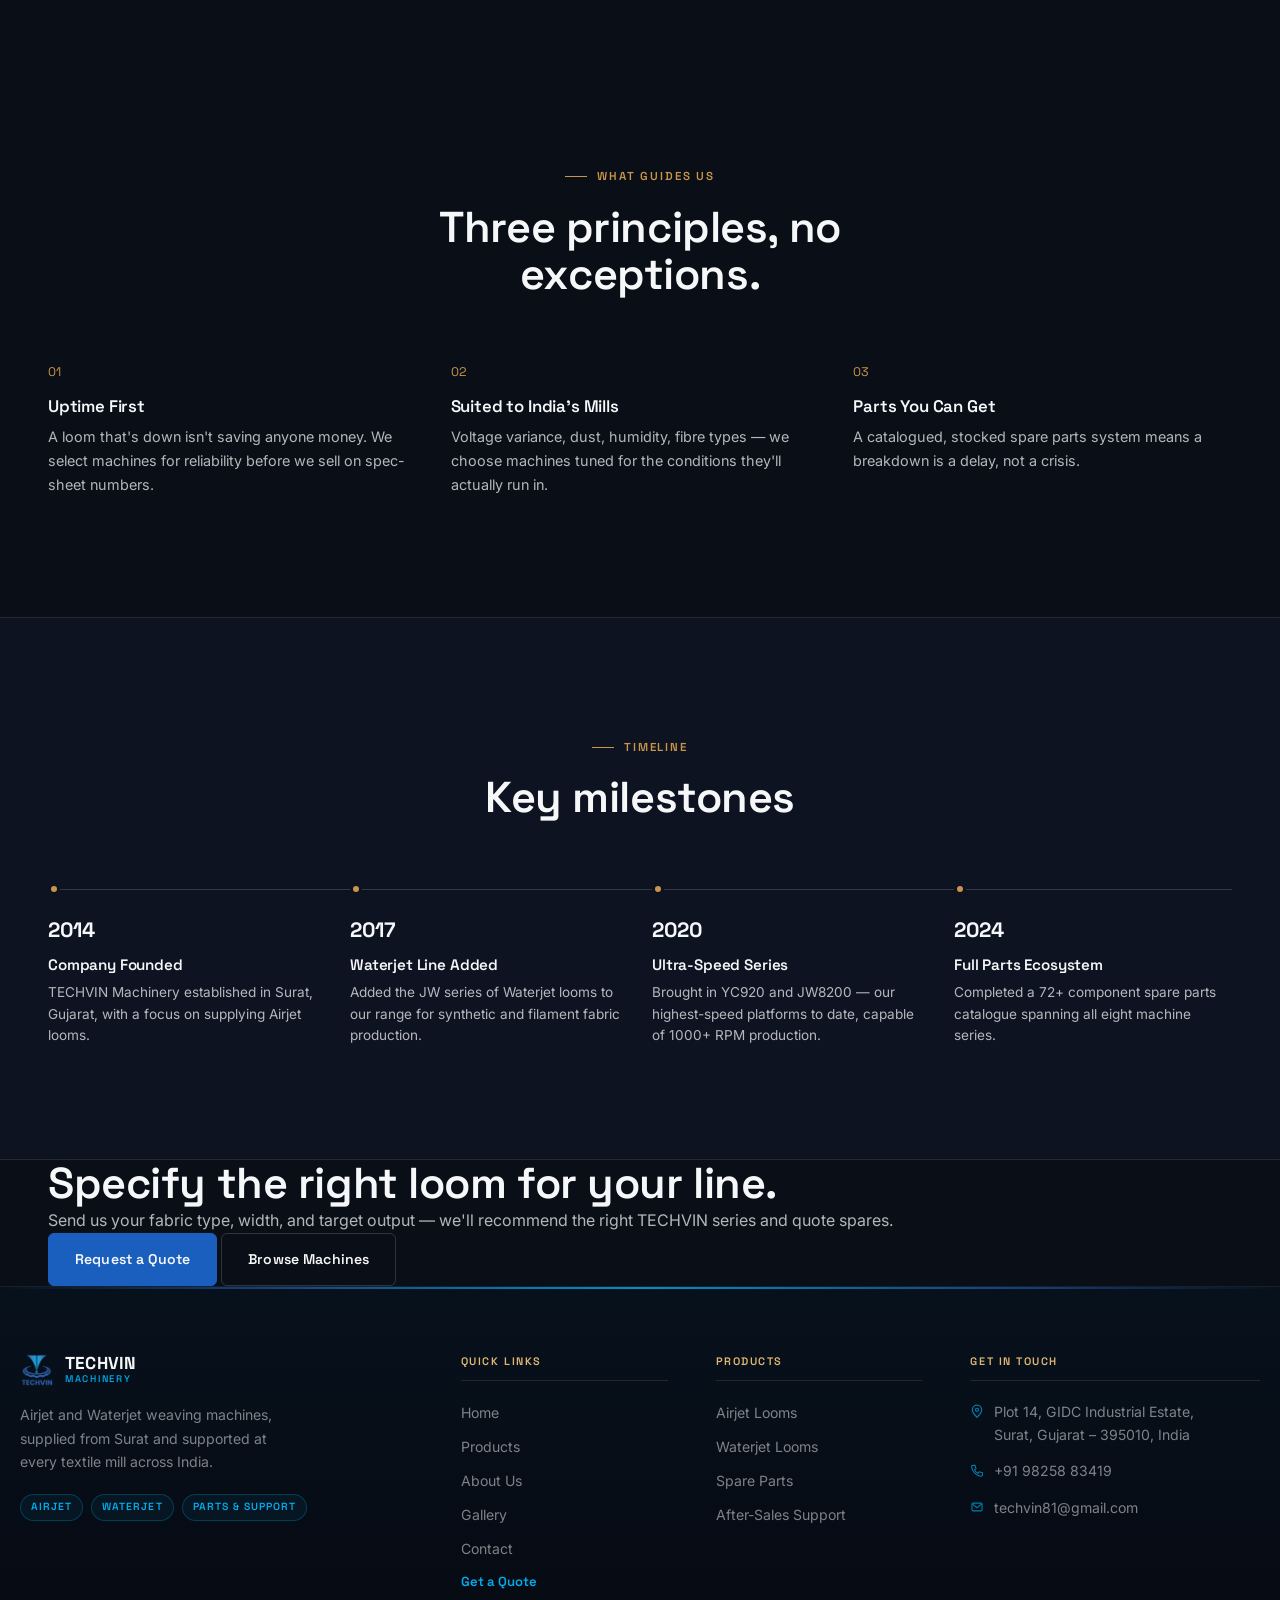
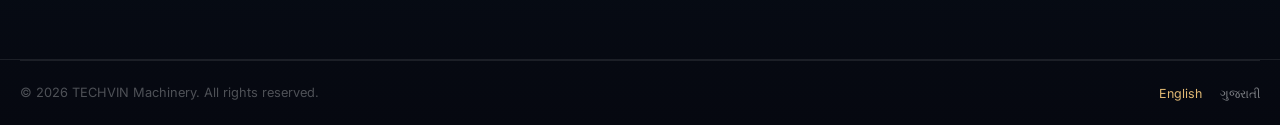
==== commit 05e90366: "Update website design, responsive UI, and assets" ====
--- a/pages/about.html
+++ b/pages/about.html
@@ -46,7 +46,7 @@
 
 <main id="main">
 
-  <section class="page-head">
+  <section class="page-head page-head--about">
     <div class="page-head-bg"></div>
     <div class="wrap page-head-content">
       <div class="crumbs"><a href="../index.html" data-i18n="nav_home">Home</a><span>/</span><span data-i18n="about_crumb">About</span></div>
@@ -61,7 +61,7 @@
     <div class="wrap">
       <div class="about-intro-grid">
         <div class="about-media r-up">
-          <img src="https://drive.google.com/thumbnail?id=1043oUEXdURj9Fn9xuI-YCwhOAOE_c0VK&sz=w900" alt="TECHVIN warehouse and operations facility" loading="lazy" />
+          <img src="../assets/machines/airjet-mill-floor-colour.png" alt="Airjet weaving machines in a textile production facility" loading="lazy" />
         </div>
         <div class="about-copy r-up" data-d="1">
           <div class="eyebrow" data-i18n="story_eyebrow">Our Story</div>
@@ -162,6 +162,7 @@
 </main>
 
 <footer class="footer">
+  <div class="footer-top-line"></div>
   <div class="wrap footer-grid">
     <div class="footer-brand">
       <a href="../index.html" class="brand">
@@ -172,24 +173,42 @@
         </span>
       </a>
       <p class="footer-tag" data-i18n="footer_tagline">Airjet and Waterjet weaving machines, supplied from Surat and supported at every textile mill across India.</p>
+      <div class="footer-brand-pills">
+        <span class="footer-pill">Airjet</span>
+        <span class="footer-pill">Waterjet</span>
+        <span class="footer-pill">Parts &amp; Support</span>
+      </div>
+    </div>
+    <div class="footer-col">
+      <h5 data-i18n="footer_col_nav">Quick Links</h5>
+      <a href="../index.html" data-i18n="nav_home">Home</a>
+      <a href="products.html" data-i18n="nav_products">Products</a>
+      <a href="about.html" data-i18n="footer_link_about">About Us</a>
+      <a href="gallery.html" data-i18n="footer_link_gallery">Gallery</a>
+      <a href="contact.html" data-i18n="footer_link_contact">Contact</a>
+      <a href="contact.html" class="footer-cta-link" data-i18n="nav_quote">Get a Quote &rarr;</a>
     </div>
     <div class="footer-col">
       <h5 data-i18n="footer_col_products">Products</h5>
       <a href="products.html#airjet" data-i18n="footer_link_airjet">Airjet Looms</a>
       <a href="products.html#waterjet" data-i18n="footer_link_waterjet">Waterjet Looms</a>
       <a href="products.html#spares" data-i18n="footer_link_spares">Spare Parts</a>
-    </div>
-    <div class="footer-col">
-      <h5 data-i18n="footer_col_company">Company</h5>
-      <a href="about.html" data-i18n="footer_link_about">About Us</a>
-      <a href="gallery.html" data-i18n="footer_link_gallery">Gallery</a>
-      <a href="contact.html" data-i18n="footer_link_contact">Contact</a>
-    </div>
-    <div class="footer-col">
+      <a href="products.html" data-i18n="footer_link_aftersales">After-Sales Support</a>
+    </div>
+    <div class="footer-col footer-col--contact">
       <h5 data-i18n="footer_col_contact">Get In Touch</h5>
-      <p data-i18n="footer_addr">Plot 14, GIDC Industrial Estate,<br>Surat, Gujarat – 395010, India</p>
-      <a href="tel:+919825883419">+91 98258 83419</a>
-      <a href="mailto:techvin81@gmail.com">techvin81@gmail.com</a>
+      <div class="footer-contact-item">
+        <svg class="footer-contact-icon" width="14" height="14" viewBox="0 0 18 18" fill="none" aria-hidden="true"><path d="M9 17s6-5.2 6-9.5A6 6 0 003 7.5C3 11.8 9 17 9 17z" stroke="currentColor" stroke-width="1.5"/><circle cx="9" cy="7.5" r="2" stroke="currentColor" stroke-width="1.5"/></svg>
+        <span data-i18n="footer_addr">Plot 14, GIDC Industrial Estate,<br>Surat, Gujarat – 395010, India</span>
+      </div>
+      <div class="footer-contact-item">
+        <svg class="footer-contact-icon" width="14" height="14" viewBox="0 0 18 18" fill="none" aria-hidden="true"><path d="M3.5 3h3l1.2 4.3-2 1.5a10 10 0 004.5 4.5l1.5-2 4.3 1.2v3a1.5 1.5 0 01-1.6 1.5A14 14 0 012 4.6 1.5 1.5 0 013.5 3z" stroke="currentColor" stroke-width="1.4" stroke-linejoin="round"/></svg>
+        <a href="tel:+919825883419">+91 98258 83419</a>
+      </div>
+      <div class="footer-contact-item">
+        <svg class="footer-contact-icon" width="14" height="14" viewBox="0 0 18 18" fill="none" aria-hidden="true"><rect x="2.5" y="4" width="13" height="10" rx="1.5" stroke="currentColor" stroke-width="1.4"/><path d="M3 5l6 5 6-5" stroke="currentColor" stroke-width="1.4"/></svg>
+        <a href="mailto:techvin81@gmail.com">techvin81@gmail.com</a>
+      </div>
     </div>
   </div>
   <div class="divider"></div>
--- a/css/base.css
+++ b/css/base.css
@@ -1,3 +1,6 @@
+/* Optimise font loading */
+@font-face { font-display: swap; }
+
 /* ════════════════════════════════════════════════════════════
    TECHVIN MACHINERY — DESIGN TOKENS & BASE
    ════════════════════════════════════════════════════════════ */
@@ -81,6 +84,15 @@
   .sect-tight { padding: 48px 0; }
   .wrap { padding: 0 20px; }
 }
+@media (max-width: 480px) {
+  .sect { padding: 56px 0; }
+  .sect-tight { padding: 40px 0; }
+}
+@media (max-width: 375px) {
+  .sect { padding: 48px 0; }
+  .sect-tight { padding: 32px 0; }
+  .wrap { padding: 0 16px; }
+}
 
 /* ─── TYPE SCALE ─── */
 h1, h2, h3, h4 {
@@ -90,9 +102,9 @@
   letter-spacing: -0.01em;
   color: var(--paper);
 }
-h1 { font-size: clamp(2.4rem, 5.5vw, 4.6rem); font-weight: 700; letter-spacing: -0.02em; }
-h2 { font-size: clamp(1.9rem, 3.4vw, 2.7rem); }
-h3 { font-size: clamp(1.25rem, 2vw, 1.5rem); }
+h1 { font-size: clamp(2rem, 6vw, 4.6rem); font-weight: 700; letter-spacing: -0.02em; }
+h2 { font-size: clamp(1.6rem, 3.4vw, 2.7rem); }
+h3 { font-size: clamp(1.1rem, 2vw, 1.5rem); }
 h4 { font-size: 1.05rem; font-weight: 600; }
 p { color: var(--paper-70); }
 
@@ -115,7 +127,7 @@
 }
 .lede {
   color: var(--paper-50);
-  font-size: 1.05rem;
+  font-size: clamp(0.9rem, 2.2vw, 1.05rem);
   line-height: 1.7;
   max-width: 580px;
 }
@@ -140,6 +152,7 @@
   letter-spacing: 0.01em;
   transition: transform 0.25s var(--ease), box-shadow 0.25s var(--ease), background 0.25s var(--ease), border-color 0.25s var(--ease);
   white-space: nowrap;
+  max-width: 100%;
 }
 .btn-primary {
   background: var(--blue);
@@ -283,41 +296,122 @@
     top: var(--nav-h); left: 0; right: 0; bottom: 0;
     background: rgba(10,14,22,0.98);
     backdrop-filter: blur(20px);
+    -webkit-backdrop-filter: blur(20px);
     flex-direction: column;
-    justify-content: center;
-    gap: 6px;
+    justify-content: flex-start;
+    align-items: stretch;
+    gap: 4px;
     transform: translateX(100%);
-    transition: transform 0.35s var(--ease);
+    transition: transform 0.35s var(--ease), visibility 0.35s var(--ease);
+    visibility: hidden;
+    pointer-events: none;
+    z-index: 999;
+    padding: 28px 20px 40px;
+    height: calc(100vh - var(--nav-h));
+    height: calc(100dvh - var(--nav-h));
+    overflow-y: auto;
+    -webkit-overflow-scrolling: touch;
   }
-  .nav-links.is-open { transform: translateX(0); }
-  .nav-link { font-size: 1.3rem; padding: 16px 32px; }
-  .nav-cta { margin: 14px 0 0; }
+  .nav-links.is-open {
+    transform: translateX(0);
+    visibility: visible;
+    pointer-events: auto;
+  }
+  .nav-link {
+    font-size: 1.05rem;
+    padding: 14px 16px;
+    width: 100%;
+    min-height: 52px;
+    text-align: center;
+    border-radius: var(--r);
+  }
+  .nav-cta { margin: 12px 0 0; width: 100%; min-height: 52px; }
   .burger { display: flex; }
+}
+@media (max-width: 480px) {
+  .lang-btn { min-width: 40px; min-height: 36px; padding: 7px 9px; font-size: 0.78rem; }
+  .nav-row { padding: 0 16px; }
+  .brand { max-width: calc(100% - 108px); }
+  .brand-text { min-width: 0; }
+  .brand-name { font-size: 0.96rem; }
+  .brand-sub { letter-spacing: 0.12em; }
+}
+@media (max-width: 375px) {
+  .nav-row { padding: 0 14px; gap: 12px; }
+  .brand-name { font-size: 0.9rem; }
+  .brand-sub { font-size: 0.55rem; }
+  .lang-btn { min-width: 36px; padding: 6px 8px; }
 }
 
 /* ─── FOOTER ─── */
 .footer {
-  background: #060810;
+  background: linear-gradient(180deg, #07111c 0%, #060810 100%);
   border-top: 1px solid var(--line);
-  padding-top: 80px;
-}
+  padding-top: 0;
+}
+
+/* Cyan accent line at very top */
+.footer-top-line {
+  height: 2px;
+  background: linear-gradient(90deg,
+    transparent 0%,
+    rgba(26,95,190,0.6) 20%,
+    rgba(0,174,239,0.8) 50%,
+    rgba(26,95,190,0.6) 80%,
+    transparent 100%
+  );
+}
+
 .footer-grid {
   display: grid;
-  grid-template-columns: 1.8fr 1fr 1fr 1.5fr;
+  grid-template-columns: 1.9fr 1fr 1fr 1.4fr;
   gap: 48px;
-  padding-bottom: 56px;
-}
-.footer-tag { color: var(--paper-50); font-size: 0.88rem; line-height: 1.7; max-width: 280px; margin-top: 16px; }
+  padding: 64px 0 56px;
+}
+
+.footer-tag {
+  color: var(--paper-50);
+  font-size: 0.88rem;
+  line-height: 1.7;
+  max-width: 280px;
+  margin-top: 16px;
+  margin-bottom: 20px;
+}
+
+/* Brand pills */
+.footer-brand-pills {
+  display: flex;
+  flex-wrap: wrap;
+  gap: 8px;
+}
+.footer-pill {
+  font-family: var(--f-display);
+  font-size: 0.65rem;
+  font-weight: 600;
+  letter-spacing: 0.1em;
+  text-transform: uppercase;
+  color: var(--cyan);
+  padding: 4px 10px;
+  border: 1px solid rgba(0,174,239,0.25);
+  border-radius: 100px;
+  background: rgba(0,174,239,0.06);
+}
+
 .footer-col h5 {
   font-family: var(--f-display);
-  font-size: 0.72rem;
+  font-size: 0.68rem;
   font-weight: 600;
   text-transform: uppercase;
-  letter-spacing: 0.12em;
-  color: var(--paper);
+  letter-spacing: 0.14em;
+  color: var(--brass-light);
   margin-bottom: 20px;
-}
-.footer-col a, .footer-col p {
+  padding-bottom: 10px;
+  border-bottom: 1px solid rgba(200,149,75,0.18);
+}
+
+.footer-col a,
+.footer-col span,
+.footer-col p {
   display: block;
   color: var(--paper-50);
   font-size: 0.88rem;
@@ -326,6 +420,41 @@
   transition: color 0.2s;
 }
 .footer-col a:hover { color: var(--cyan); }
+
+/* Get a Quote CTA link */
+.footer-cta-link {
+  color: var(--cyan) !important;
+  font-family: var(--f-display);
+  font-size: 0.82rem !important;
+  font-weight: 600;
+  margin-top: 6px;
+}
+.footer-cta-link:hover { color: var(--paper) !important; }
+
+/* Contact column icon rows */
+.footer-contact-item {
+  display: flex;
+  align-items: flex-start;
+  gap: 10px;
+  margin-bottom: 14px;
+}
+.footer-contact-item:last-child { margin-bottom: 0; }
+.footer-contact-icon {
+  flex-shrink: 0;
+  margin-top: 3px;
+  color: var(--cyan);
+  opacity: 0.7;
+}
+.footer-contact-item a,
+.footer-contact-item span {
+  color: var(--paper-50);
+  font-size: 0.88rem;
+  line-height: 1.6;
+  margin-bottom: 0;
+  transition: color 0.2s;
+}
+.footer-contact-item a:hover { color: var(--cyan); }
+
 .footer-bottom { border-top: 1px solid var(--line); padding: 22px 0; }
 .footer-bottom-row {
   display: flex;
@@ -337,14 +466,33 @@
 .footer-bottom-row span { color: var(--paper-30); font-size: 0.8rem; }
 .footer-langs { display: flex; gap: 18px; }
 .footer-langs button { font-size: 0.78rem; color: var(--paper-50); transition: color 0.2s; }
-.footer-langs button:hover, .footer-langs button.is-active { color: var(--brass-light); }
-
+.footer-langs button:hover,
+.footer-langs button.is-active { color: var(--brass-light); }
+
+@media (max-width: 1100px) {
+  .footer-grid { grid-template-columns: 1.6fr 1fr 1fr 1.3fr; gap: 36px; }
+}
 @media (max-width: 980px) {
-  .footer-grid { grid-template-columns: 1fr 1fr; }
-}
-@media (max-width: 600px) {
-  .footer-grid { grid-template-columns: 1fr; gap: 36px; }
-  .footer-bottom-row { flex-direction: column; text-align: center; }
+  .footer-grid { grid-template-columns: 1fr 1fr; gap: 40px; }
+  .footer-brand { grid-column: span 2; }
+  .footer-tag { max-width: 480px; }
+}
+@media (max-width: 768px) {
+  .footer-grid { grid-template-columns: 1fr 1fr; gap: 28px; padding: 44px 0 36px; }
+  .footer-brand { grid-column: span 2; }
+  .footer-tag { font-size: 0.84rem; }
+}
+@media (max-width: 560px) {
+  .footer-grid { grid-template-columns: 1fr; gap: 32px; padding: 40px 0 32px; }
+  .footer-brand { grid-column: 1; }
+  .footer-tag { max-width: 100%; }
+  .footer-bottom-row { flex-direction: column; text-align: center; gap: 12px; }
+  .footer-langs { justify-content: center; }
+}
+@media (max-width: 375px) {
+  .footer-grid { padding: 32px 0 28px; gap: 28px; }
+  .footer-col a, .footer-col span, .footer-col p { font-size: 0.84rem; min-height: 36px; display: flex; align-items: center; }
+  .footer-col h5 { font-size: 0.64rem; }
 }
 
 /* ─── REVEAL ANIMATIONS ─── */
@@ -365,24 +513,163 @@
   *, *::before, *::after { animation-duration: 0.01ms !important; animation-iteration-count: 1 !important; }
 }
 
+/* ─── GENERAL TOUCH TARGETS ─── */
+@media (max-width: 768px) {
+  .btn { min-height: 48px; padding: 14px 22px; }
+  .filter-btn { min-height: 44px; }
+  .acc-trigger { min-height: 52px; }
+}
+@media (max-width: 375px) {
+  .btn { font-size: 0.84rem; padding: 13px 18px; }
+}
+
 /* ─── PAGE HEADER (inner pages) ─── */
 .page-head {
-  padding: calc(var(--nav-h) + 64px) 0 64px;
+  padding: calc(var(--nav-h) + 80px) 0 80px;
   position: relative;
   border-bottom: 1px solid var(--line);
   overflow: hidden;
-}
+  min-height: 420px;
+  display: flex;
+  align-items: center;
+}
+
+/* Default background — gradient fallback */
 .page-head-bg {
   position: absolute; inset: 0;
   background:
     radial-gradient(ellipse 70% 50% at 20% 0%, rgba(26,95,190,0.18) 0%, transparent 60%),
     linear-gradient(180deg, var(--navy-deep) 0%, var(--ink) 100%);
   z-index: 0;
-}
-.page-head-content { position: relative; z-index: 1; }
+  transition: opacity 0.3s;
+}
+
+/* Image layer — sits behind the gradient overlay */
+.page-head-bg::before {
+  content: '';
+  position: absolute; inset: 0;
+  background-size: cover;
+  background-repeat: no-repeat;
+  background-position: center 40%;
+  opacity: 0;
+  transition: opacity 0.3s;
+  animation: phBgScale 12s ease-in-out infinite alternate;
+}
+
+@keyframes phBgScale {
+  from { transform: scale(1); }
+  to   { transform: scale(1.04); }
+}
+
+@media (prefers-reduced-motion: reduce) {
+  .page-head-bg::before { animation: none; }
+}
+
+/* Overlay on top of image */
+.page-head-bg::after {
+  content: '';
+  position: absolute; inset: 0;
+  background:
+    linear-gradient(
+      110deg,
+      rgba(7,17,28,0.90) 0%,
+      rgba(7,17,28,0.78) 40%,
+      rgba(7,17,28,0.55) 70%,
+      rgba(7,17,28,0.40) 100%
+    ),
+    linear-gradient(180deg, rgba(7,17,28,0.50) 0%, transparent 35%, transparent 65%, rgba(7,17,28,0.65) 100%);
+  opacity: 0;
+  transition: opacity 0.3s;
+}
+
+/* When a page-specific image class is present, show image + overlay */
+.page-head--products .page-head-bg::before,
+.page-head--about    .page-head-bg::before,
+.page-head--gallery  .page-head-bg::before,
+.page-head--contact  .page-head-bg::before { opacity: 1; }
+
+.page-head--products .page-head-bg::after,
+.page-head--about    .page-head-bg::after,
+.page-head--gallery  .page-head-bg::after,
+.page-head--contact  .page-head-bg::after  { opacity: 1; }
+
+/* Per-page background images */
+.page-head--products .page-head-bg::before {
+  background-image: url('../assets/machines/airjet-mill-floor-bw.png');
+  background-position: center 35%;
+}
+.page-head--about .page-head-bg::before {
+  background-image: url('../assets/machines/airjet-mill-floor-colour.png');
+  background-position: center 45%;
+}
+.page-head--gallery .page-head-bg::before {
+  background-image: url('../assets/machines/jwseries-warehouse-angle.png');
+  background-position: center 38%;
+}
+/* Contact hero: CSS-only treatment — no background image */
+.page-head--contact .page-head-bg::before {
+  opacity: 0; /* image layer disabled */
+}
+
+/* Tighten the default gradient when image is present */
+.page-head--products .page-head-bg,
+.page-head--about    .page-head-bg,
+.page-head--gallery  .page-head-bg {
+  background:
+    radial-gradient(ellipse 50% 60% at 0% 50%, rgba(13,32,80,0.55) 0%, transparent 55%);
+}
+
+/* Contact hero: rich CSS-only background */
+.page-head--contact .page-head-bg {
+  background:
+    radial-gradient(ellipse 55% 70% at 8% 60%,  rgba(26,95,190,0.22) 0%, transparent 55%),
+    radial-gradient(ellipse 40% 50% at 92% 30%,  rgba(0,174,239,0.10) 0%, transparent 50%),
+    radial-gradient(ellipse 30% 40% at 50% 100%, rgba(13,32,80,0.60) 0%, transparent 60%),
+    linear-gradient(160deg, #07111c 0%, #0d1a2e 45%, #0a0e16 100%);
+}
+
+/* Technical grid overlay for contact hero */
+.page-head--contact .page-head-bg::after {
+  opacity: 1;
+  background:
+    /* fine grid lines */
+    linear-gradient(rgba(0,174,239,0.045) 1px, transparent 1px),
+    linear-gradient(90deg, rgba(0,174,239,0.045) 1px, transparent 1px),
+    /* coarser grid accent */
+    linear-gradient(rgba(26,95,190,0.07) 1px, transparent 1px),
+    linear-gradient(90deg, rgba(26,95,190,0.07) 1px, transparent 1px);
+  background-size: 32px 32px, 32px 32px, 128px 128px, 128px 128px;
+}
+
+.page-head-content {
+  position: relative;
+  z-index: 1;
+  width: 100%;
+}
 .page-head .eyebrow { justify-content: flex-start; }
-.page-head h1 { margin-bottom: 16px; }
-.page-head .lede { max-width: 620px; }
+.page-head h1 {
+  margin-bottom: 18px;
+  max-width: 720px;
+  text-shadow: 0 2px 20px rgba(7,17,28,0.5);
+}
+.page-head .lede {
+  max-width: 600px;
+  color: rgba(246,247,249,0.80);
+  text-shadow: 0 1px 8px rgba(7,17,28,0.4);
+}
+
+/* Decorative bottom edge line */
+.page-head--products::after,
+.page-head--about::after,
+.page-head--gallery::after,
+.page-head--contact::after { z-index: 2;
+  content: '';
+  position: absolute;
+  bottom: 0; left: 0; right: 0;
+  height: 1px;
+  background: linear-gradient(90deg, transparent, rgba(0,174,239,0.35) 30%, rgba(26,95,190,0.25) 70%, transparent);
+}
+
 .crumbs {
   display: flex;
   align-items: center;
@@ -400,6 +687,9 @@
 .section-head.center { margin-left: auto; margin-right: auto; text-align: center; }
 .section-head.center .eyebrow { justify-content: center; }
 .section-head.center .lede { margin: 0 auto; }
+@media (max-width: 768px) { .section-head { margin-bottom: 40px; } }
+@media (max-width: 480px) { .section-head { margin-bottom: 32px; } }
+@media (max-width: 375px) { .section-head { margin-bottom: 24px; } }
 
 .divider {
   height: 1px;
@@ -437,3 +727,50 @@
   font-size: 0.85rem;
 }
 .skip-link:focus { left: 12px; top: 12px; }
+
+/* ─── PAGE HEAD MOBILE ─── */
+@media (max-width: 1024px) {
+  .page-head { min-height: 360px; }
+}
+@media (max-width: 768px) {
+  .page-head {
+    padding: calc(var(--nav-h) + 48px) 0 48px;
+    min-height: 320px;
+  }
+  .page-head h1 { font-size: clamp(1.75rem, 6.5vw, 2.6rem); max-width: 100%; }
+  .page-head .lede { font-size: 0.9rem; max-width: 100%; }
+  .crumbs { font-size: 0.72rem; margin-bottom: 16px; }
+  /* Shift image focal point for portrait */
+  .page-head--products .page-head-bg::before { background-position: 65% 35%; }
+  .page-head--about    .page-head-bg::before { background-position: 60% 45%; }
+  .page-head--gallery  .page-head-bg::before { background-position: 55% 38%; }
+  .page-head--contact  .page-head-bg::before { opacity: 0; }
+  /* Stronger overlay on mobile for photo pages */
+  .page-head--products .page-head-bg::after,
+  .page-head--about    .page-head-bg::after,
+  .page-head--gallery  .page-head-bg::after {
+    background:
+      linear-gradient(180deg,
+        rgba(7,17,28,0.88) 0%,
+        rgba(7,17,28,0.72) 50%,
+        rgba(7,17,28,0.82) 100%
+      );
+  }
+  /* Contact grid stays the same on mobile — just hide the dashboard panel */
+  .contact-hero-panel { display: none; }
+}
+@media (max-width: 480px) {
+  .page-head {
+    padding: calc(var(--nav-h) + 36px) 0 40px;
+    min-height: 280px;
+  }
+  .page-head h1 { font-size: clamp(1.55rem, 7.5vw, 2rem); line-height: 1.15; }
+  .page-head .lede { font-size: 0.86rem; }
+}
+@media (max-width: 375px) {
+  .page-head {
+    padding: calc(var(--nav-h) + 28px) 0 32px;
+    min-height: 260px;
+  }
+  .page-head h1 { font-size: clamp(1.4rem, 8vw, 1.8rem); }
+}
--- a/css/inner.css
+++ b/css/inner.css
@@ -8,7 +8,7 @@
   gap: 10px;
   justify-content: center;
   flex-wrap: wrap;
-  margin-bottom: 64px;
+  margin-bottom: 56px;
 }
 .filter-btn {
   font-family: var(--f-display);
@@ -20,9 +20,14 @@
   border: 1px solid var(--line);
   background: var(--steel);
   transition: color 0.2s, border-color 0.2s, background 0.2s;
+  min-height: 44px;
 }
 .filter-btn:hover { color: var(--paper); border-color: var(--line-strong); }
 .filter-btn.is-active { background: var(--blue); color: var(--paper); border-color: var(--blue); }
+@media (max-width: 480px) {
+  .filter-row { gap: 8px; margin-bottom: 40px; }
+  .filter-btn { font-size: 0.8rem; padding: 9px 18px; }
+}
 
 /* ─── MACHINE SERIES SECTION ─── */
 .series-block {
@@ -47,16 +52,20 @@
 
 .machine-media {
   position: relative;
-  min-height: 360px;
+  min-height: 420px;
   overflow: hidden;
+  background: var(--steel);
 }
 .machine-media img {
-  width: 100%; height: 100%;
-  object-fit: cover;
+  width: 100%;
+  height: 100%;
+  object-fit: contain;
+  object-position: center;
   position: absolute; inset: 0;
   transition: transform 0.6s var(--ease);
-}
-.machine-card:hover .machine-media img { transform: scale(1.04); }
+  background-color: var(--steel);
+}
+.machine-card:hover .machine-media img { transform: none; }
 .machine-tag-float {
   position: absolute;
   top: 20px; left: 20px;
@@ -125,11 +134,42 @@
 
 @media (max-width: 860px) {
   .machine-card, .machine-card.is-reverse { grid-template-columns: 1fr; }
-  .machine-card.is-reverse .machine-media { order: 1; }
-  .machine-card.is-reverse .machine-info { order: 2; }
+  .machine-card.is-reverse .machine-media { order: 0; }
+  .machine-card.is-reverse .machine-info { order: 1; }
+  .machine-media { min-height: 300px; }
+  .machine-info { padding: 32px 24px; }
+  .spec-grid { grid-template-columns: 1fr 1fr; }
+}
+@media (max-width: 768px) {
+  .machine-card { grid-template-columns: 1fr; }
+  .machine-card.is-reverse { direction: ltr; }
+  .machine-card.is-reverse .machine-media { order: 0; }
+  .machine-card.is-reverse .machine-info { order: 1; }
   .machine-media { min-height: 260px; }
-  .machine-info { padding: 32px 24px; }
+  .machine-info { padding: 24px 20px; }
+  .machine-info h3 { font-size: 1.3rem; }
+  .spec-grid { grid-template-columns: 1fr 1fr; }
+  .machine-info .btn { width: 100%; justify-content: center; }
+}
+@media (max-width: 480px) {
+  .machine-media { min-height: 220px; }
+  .machine-info { padding: 20px 16px; }
+  .machine-info h3 { font-size: 1.15rem; }
+  .machine-info .machine-desc { font-size: 0.88rem; }
   .spec-grid { grid-template-columns: 1fr; }
+  .spec-cell-val { font-size: 0.84rem; }
+  .machine-use p { font-size: 0.82rem; }
+  .machine-tag-float { top: 12px; left: 12px; }
+}
+@media (max-width: 375px) {
+  .machine-media { min-height: 200px; }
+  .machine-info { padding: 16px 14px; }
+  .machine-info h3 { font-size: 1.05rem; }
+  .machine-info .machine-desc { font-size: 0.84rem; margin-bottom: 16px; }
+  .machine-use { padding: 10px 12px; gap: 8px; }
+  .spec-cell { padding: 10px 12px; }
+  .spec-cell-label { font-size: 0.62rem; }
+  .spec-cell-val { font-size: 0.8rem; }
 }
 
 /* ─── SPARES SECTION ─── */
@@ -174,7 +214,9 @@
   overflow: hidden;
   transition: max-height 0.4s var(--ease);
 }
-.acc-body-inner { padding: 4px 4px 28px; }
+/* Wrap parts table to allow horizontal scroll only inside */
+.acc-body-inner { padding: 4px 4px 28px; overflow-x: auto; -webkit-overflow-scrolling: touch; }
+.parts-table { min-width: 360px; }
 
 .parts-table { font-size: 0.86rem; }
 .parts-table th {
@@ -214,6 +256,29 @@
 }
 .spares-cta-row p { font-size: 0.9rem; max-width: 420px; }
 
+@media (max-width: 768px) {
+  .parts-table { font-size: 0.78rem; }
+  .parts-table th, .parts-table td { padding: 8px 10px; }
+  .acc-trigger { padding: 18px 0; }
+  .acc-trigger h4 { font-size: 0.92rem; }
+  .acc-trigger-left { gap: 10px; }
+  .acc-num { font-size: 0.72rem; width: 22px; }
+  .acc-count { font-size: 0.68rem; }
+}
+@media (max-width: 480px) {
+  .parts-table th:last-child,
+  .parts-table td:last-child { display: none; }
+  .acc-trigger h4 { font-size: 0.88rem; }
+  .spares-cta-row { flex-direction: column; gap: 16px; }
+  .spares-cta-row .btn { width: 100%; justify-content: center; }
+}
+@media (max-width: 375px) {
+  .parts-table { font-size: 0.72rem; }
+  .parts-table th, .parts-table td { padding: 7px 8px; }
+  .acc-trigger { padding: 14px 0; }
+  .acc-trigger h4 { font-size: 0.84rem; }
+}
+
 /* ─── SERVICES GRID ─── */
 .services-grid {
   display: grid;
@@ -238,7 +303,19 @@
 .service-card h4 { font-size: 0.98rem; margin-bottom: 8px; }
 .service-card p { font-size: 0.85rem; line-height: 1.6; }
 @media (max-width: 900px) { .services-grid { grid-template-columns: 1fr 1fr; } }
-@media (max-width: 560px) { .services-grid { grid-template-columns: 1fr; } }
+@media (max-width: 768px) {
+  .services-grid { grid-template-columns: 1fr 1fr; gap: 16px; }
+  .service-card { padding: 20px 16px; }
+  .service-card h4 { font-size: 0.92rem; }
+}
+@media (max-width: 480px) {
+  .services-grid { grid-template-columns: 1fr; gap: 12px; }
+  .service-card { padding: 18px 16px; }
+}
+@media (max-width: 375px) {
+  .service-card { padding: 16px 14px; }
+  .service-card p { font-size: 0.82rem; }
+}
 
 /* ─── ABOUT PAGE ─── */
 .about-intro-grid {
@@ -283,7 +360,33 @@
 }
 .value-card h4 { margin-bottom: 10px; }
 .value-card p { font-size: 0.9rem; line-height: 1.65; }
-@media (max-width: 860px) { .about-intro-grid { grid-template-columns: 1fr; } .values-grid { grid-template-columns: 1fr; } }
+@media (max-width: 860px) {
+  .about-intro-grid { grid-template-columns: 1fr; gap: 32px; }
+  .values-grid { grid-template-columns: 1fr 1fr; gap: 20px; }
+}
+@media (max-width: 768px) {
+  .about-intro-grid { grid-template-columns: 1fr; gap: 28px; }
+  .about-media { aspect-ratio: 16/9; }
+  .mission-block { padding: 28px 22px; margin-top: 40px; }
+  .mission-block h3 { font-size: 1.15rem; }
+  .mission-block p { font-size: 0.94rem; }
+  .values-grid { grid-template-columns: 1fr 1fr; gap: 20px; }
+  .timeline { grid-template-columns: 1fr; gap: 32px; }
+}
+@media (max-width: 560px) {
+  .values-grid { grid-template-columns: 1fr; gap: 20px; }
+}
+@media (max-width: 480px) {
+  .about-copy p { font-size: 0.9rem; }
+  .mission-block { padding: 22px 18px; margin-top: 32px; }
+  .mission-block p { font-size: 0.9rem; }
+  .value-card h4 { font-size: 0.98rem; }
+  .value-card p { font-size: 0.86rem; }
+}
+@media (max-width: 375px) {
+  .mission-block { padding: 18px 14px; }
+  .about-copy p { font-size: 0.86rem; }
+}
 
 /* Timeline */
 .timeline-band { background: var(--ink-2); border-top: 1px solid var(--line); border-bottom: 1px solid var(--line); }
@@ -324,6 +427,11 @@
   .tl-item { padding-top: 0; padding-left: 28px; }
   .tl-dot { top: 4px; left: 0; }
 }
+@media (max-width: 480px) {
+  .tl-year { font-size: 1.1rem; }
+  .tl-item h4 { font-size: 0.9rem; }
+  .tl-item p { font-size: 0.82rem; }
+}
 
 /* ─── GALLERY PAGE ─── */
 .gallery-masonry {
@@ -352,18 +460,30 @@
 .g-overlay svg { color: var(--paper); }
 
 @media (max-width: 900px) { .gallery-masonry { columns: 2; } }
-@media (max-width: 560px) { .gallery-masonry { columns: 1; } }
+@media (max-width: 768px) {
+  .gallery-masonry { columns: 2; column-gap: 10px; }
+  .g-item { margin-bottom: 10px; }
+}
+@media (max-width: 480px) {
+  .gallery-masonry { columns: 2; column-gap: 8px; }
+  .g-item { margin-bottom: 8px; }
+}
+@media (max-width: 375px) {
+  .gallery-masonry { columns: 1; }
+  .g-item { margin-bottom: 10px; }
+}
 
 .lightbox {
   position: fixed; inset: 0;
-  background: rgba(5,7,11,0.94);
+  background: rgba(5,7,11,0.96);
   z-index: 3000;
   display: flex; align-items: center; justify-content: center;
   opacity: 0; pointer-events: none;
   transition: opacity 0.3s;
+  padding: 16px;
 }
 .lightbox.active { opacity: 1; pointer-events: all; }
-.lightbox-img { max-width: 88vw; max-height: 84vh; border-radius: 8px; object-fit: contain; }
+.lightbox-img { max-width: min(88vw, 100%); max-height: 84vh; border-radius: 8px; object-fit: contain; }
 .lightbox-close {
   position: absolute; top: 24px; right: 24px;
   width: 44px; height: 44px;
@@ -386,9 +506,296 @@
 .lightbox-nav:hover { background: rgba(246,247,249,0.16); }
 .lightbox-prev { left: 24px; }
 .lightbox-next { right: 24px; }
-@media (max-width: 600px) { .lightbox-nav, .lightbox-close { width: 38px; height: 38px; } }
+@media (max-width: 600px) { .lightbox-nav, .lightbox-close { width: 40px; height: 40px; } }
+@media (max-width: 480px) {
+  .lightbox-prev { left: 8px; }
+  .lightbox-next { right: 8px; }
+  .lightbox-close { top: 12px; right: 12px; }
+  .lightbox-img { max-width: 100%; max-height: 78vh; }
+}
+@media (max-width: 375px) {
+  .lightbox-nav { width: 36px; height: 36px; }
+  .lightbox-close { width: 36px; height: 36px; }
+  .lightbox-img { max-height: 72vh; }
+}
+
+/* ─── CONTACT PAGE HERO ─── */
+.contact-hero-row {
+  display: grid;
+  grid-template-columns: 1fr 420px;
+  gap: 48px;
+  align-items: center;
+  width: 100%;
+}
+
+/* ── Technical dashboard panel (right side) ── */
+.contact-hero-panel {
+  position: relative;
+  flex-shrink: 0;
+}
+
+.chp-card {
+  background: rgba(13,25,48,0.72);
+  border: 1px solid rgba(0,174,239,0.18);
+  border-radius: 16px;
+  padding: 24px;
+  backdrop-filter: blur(12px);
+  -webkit-backdrop-filter: blur(12px);
+  box-shadow:
+    0 0 0 1px rgba(0,174,239,0.06),
+    0 24px 48px rgba(0,0,0,0.45),
+    inset 0 1px 0 rgba(255,255,255,0.04);
+  position: relative;
+  overflow: hidden;
+}
+
+/* Subtle corner glow */
+.chp-card::before {
+  content: '';
+  position: absolute;
+  top: -40px; right: -40px;
+  width: 160px; height: 160px;
+  border-radius: 50%;
+  background: radial-gradient(circle, rgba(0,174,239,0.12) 0%, transparent 70%);
+  pointer-events: none;
+}
+
+.chp-header {
+  display: flex;
+  align-items: center;
+  justify-content: space-between;
+  margin-bottom: 20px;
+  padding-bottom: 16px;
+  border-bottom: 1px solid rgba(0,174,239,0.12);
+}
+
+.chp-title {
+  font-family: var(--f-display);
+  font-size: 0.65rem;
+  font-weight: 600;
+  letter-spacing: 0.18em;
+  text-transform: uppercase;
+  color: var(--cyan);
+}
+
+.chp-status {
+  display: flex;
+  align-items: center;
+  gap: 6px;
+  font-family: var(--f-display);
+  font-size: 0.62rem;
+  font-weight: 600;
+  letter-spacing: 0.1em;
+  text-transform: uppercase;
+  color: var(--success);
+}
+
+.chp-status-dot {
+  width: 6px; height: 6px;
+  border-radius: 50%;
+  background: var(--success);
+  box-shadow: 0 0 0 3px rgba(43,196,138,0.18);
+  animation: chpPulse 2.4s ease-in-out infinite;
+}
+
+@keyframes chpPulse {
+  0%, 100% { box-shadow: 0 0 0 3px rgba(43,196,138,0.18); }
+  50%       { box-shadow: 0 0 0 6px rgba(43,196,138,0.06); }
+}
+
+@media (prefers-reduced-motion: reduce) {
+  .chp-status-dot { animation: none; }
+}
+
+/* Service rows */
+.chp-services {
+  display: flex;
+  flex-direction: column;
+  gap: 8px;
+  margin-bottom: 20px;
+}
+
+.chp-service {
+  display: flex;
+  align-items: center;
+  gap: 12px;
+  padding: 11px 14px;
+  border-radius: 8px;
+  background: rgba(246,247,249,0.03);
+  border: 1px solid rgba(246,247,249,0.07);
+  transition: border-color 0.2s, background 0.2s;
+}
+
+.chp-service:hover {
+  border-color: rgba(0,174,239,0.22);
+  background: rgba(0,174,239,0.04);
+}
+
+.chp-service-dot {
+  width: 7px; height: 7px;
+  border-radius: 50%;
+  flex-shrink: 0;
+}
+
+.chp-service-dot--cyan  { background: var(--cyan);  box-shadow: 0 0 0 3px rgba(0,174,239,0.15); }
+.chp-service-dot--blue  { background: var(--blue);  box-shadow: 0 0 0 3px rgba(26,95,190,0.18); }
+.chp-service-dot--brass { background: var(--brass); box-shadow: 0 0 0 3px rgba(200,149,75,0.18); }
+
+.chp-service-label {
+  font-family: var(--f-display);
+  font-size: 0.74rem;
+  font-weight: 600;
+  letter-spacing: 0.06em;
+  text-transform: uppercase;
+  color: var(--paper-70);
+  flex: 1;
+}
+
+.chp-service-bar {
+  width: 48px;
+  height: 2px;
+  border-radius: 2px;
+  background: rgba(246,247,249,0.08);
+  overflow: hidden;
+  flex-shrink: 0;
+}
+
+.chp-service-bar-fill {
+  height: 100%;
+  border-radius: 2px;
+  background: var(--cyan);
+  opacity: 0.55;
+}
+
+/* Connector line between services */
+.chp-connector {
+  display: flex;
+  align-items: center;
+  gap: 8px;
+  padding: 0 14px;
+  margin: -2px 0;
+}
+
+.chp-connector-line {
+  width: 1px;
+  height: 10px;
+  background: rgba(0,174,239,0.18);
+  margin-left: 17px; /* aligns with dot centre */
+}
+
+/* Footer metrics row */
+.chp-metrics {
+  display: grid;
+  grid-template-columns: repeat(3, 1fr);
+  gap: 1px;
+  background: rgba(0,174,239,0.10);
+  border-radius: 8px;
+  overflow: hidden;
+  border: 1px solid rgba(0,174,239,0.12);
+}
+
+.chp-metric {
+  background: rgba(7,17,28,0.80);
+  padding: 12px 10px;
+  text-align: center;
+}
+
+.chp-metric-val {
+  font-family: var(--f-display);
+  font-size: 1.05rem;
+  font-weight: 700;
+  color: var(--paper);
+  letter-spacing: -0.02em;
+  line-height: 1;
+  margin-bottom: 4px;
+}
+
+.chp-metric-label {
+  font-family: var(--f-display);
+  font-size: 0.58rem;
+  font-weight: 600;
+  text-transform: uppercase;
+  letter-spacing: 0.08em;
+  color: var(--paper-30);
+}
+
+/* Decorative SVG circuit lines behind the card */
+.chp-lines {
+  position: absolute;
+  top: -20px; right: -20px;
+  width: 100%; height: 100%;
+  pointer-events: none;
+  opacity: 0.18;
+  overflow: visible;
+}
+
+/* ── Responsive ── */
+@media (max-width: 1100px) {
+  .contact-hero-row { grid-template-columns: 1fr 360px; gap: 36px; }
+}
+@media (max-width: 860px) {
+  .contact-hero-row { grid-template-columns: 1fr; }
+  .contact-hero-panel { display: none; }
+}
 
 /* ─── CONTACT PAGE ─── */
+.contact-banner {
+  position: relative;
+  overflow: hidden;
+  border-top: 1px solid var(--line);
+  border-bottom: 1px solid var(--line);
+  background: url('../assets/contact-bg.webp') center 40% / cover no-repeat;
+}
+.contact-banner::before {
+  content: '';
+  position: absolute;
+  inset: 0;
+  background:
+    linear-gradient(160deg,
+      rgba(10,14,22,0.78) 0%,
+      rgba(13,32,80,0.62) 45%,
+      rgba(10,14,22,0.70) 100%);
+}
+.contact-banner-inner {
+  position: relative;
+  z-index: 1;
+  max-width: 820px;
+  min-height: 440px;
+  display: flex;
+  flex-direction: column;
+  align-items: center;
+  justify-content: center;
+  text-align: center;
+  margin: 0 auto;
+  padding: 88px 24px;
+}
+.contact-banner .eyebrow.accent {
+  color: var(--cyan);
+  justify-content: center;
+  margin-bottom: 16px;
+}
+.contact-banner .eyebrow.accent::before {
+  background: var(--cyan);
+}
+.contact-banner h2 {
+  max-width: 640px;
+  margin-bottom: 16px;
+  font-size: clamp(2.2rem, 4.5vw, 3.6rem);
+  color: var(--paper);
+  text-shadow: 0 2px 24px rgba(10,14,22,0.5);
+}
+.contact-banner p {
+  max-width: 560px;
+  margin-bottom: 32px;
+  font-size: 1.05rem;
+  line-height: 1.7;
+  color: rgba(246,247,249,0.82);
+  text-shadow: 0 1px 8px rgba(10,14,22,0.4);
+}
+.contact-banner .btn {
+  min-width: 200px;
+}
+
 .contact-grid {
   display: grid;
   grid-template-columns: 0.85fr 1.15fr;
@@ -571,10 +978,46 @@
 .form-fields-wrap.is-hidden { display: none; }
 
 @media (max-width: 980px) {
-  .contact-grid { grid-template-columns: 1fr; }
+  .contact-grid { grid-template-columns: 1fr; gap: 32px; }
   .contact-info-card { position: static; }
 }
-@media (max-width: 600px) {
-  .form-row, .part-row { grid-template-columns: 1fr; }
-  .form-card { padding: 28px 22px; }
-}
+@media (max-width: 768px) {
+  .contact-banner { background-position: center 35%; }
+  .contact-banner-inner { min-height: 320px; padding: 56px 20px; }
+  .contact-banner h2 { font-size: clamp(1.7rem, 6.5vw, 2.4rem); }
+  .contact-banner p { font-size: 0.94rem; }
+  .contact-banner .btn { width: min(100%, 240px); }
+  .contact-grid { grid-template-columns: 1fr; gap: 28px; }
+  .contact-info-card { position: static; padding: 28px 22px; }
+  .map-embed { height: 200px; }
+  .form-card { padding: 24px 18px; }
+  .type-toggle { grid-template-columns: 1fr 1fr; }
+}
+@media (max-width: 480px) {
+  .contact-banner { background-position: 60% 35%; }
+  .contact-banner-inner { min-height: 280px; padding: 48px 16px; }
+  .contact-banner h2 { font-size: clamp(1.5rem, 7vw, 2rem); }
+  .contact-banner p { font-size: 0.88rem; }
+  .contact-banner .btn { width: 100%; }
+  .contact-info-card { padding: 22px 16px; }
+  .cinfo-item { gap: 10px; }
+  .cinfo-icon { width: 34px; height: 34px; }
+  .cinfo-val { font-size: 0.88rem; }
+  .type-toggle { grid-template-columns: 1fr 1fr; }
+  .form-row { grid-template-columns: 1fr; }
+  .part-row { grid-template-columns: 1fr; }
+  .part-row .part-remove { width: 100%; height: 44px; }
+  .form-card { padding: 20px 14px; }
+  .form-card h3 { font-size: 1.05rem; }
+}
+@media (max-width: 375px) {
+  .contact-banner-inner { padding: 40px 14px; min-height: 260px; }
+  .contact-banner h2 { font-size: clamp(1.35rem, 8vw, 1.7rem); }
+  .type-toggle { grid-template-columns: 1fr; gap: 6px; }
+  .type-opt label { min-height: 46px; font-size: 0.74rem; }
+  .field input, .field select, .field textarea { font-size: 0.88rem; padding: 10px 12px; }
+  .form-card { padding: 16px 12px; }
+  .contact-info-card { padding: 18px 14px; }
+  .cinfo-val { font-size: 0.84rem; }
+  .map-embed { height: 180px; }
+}
